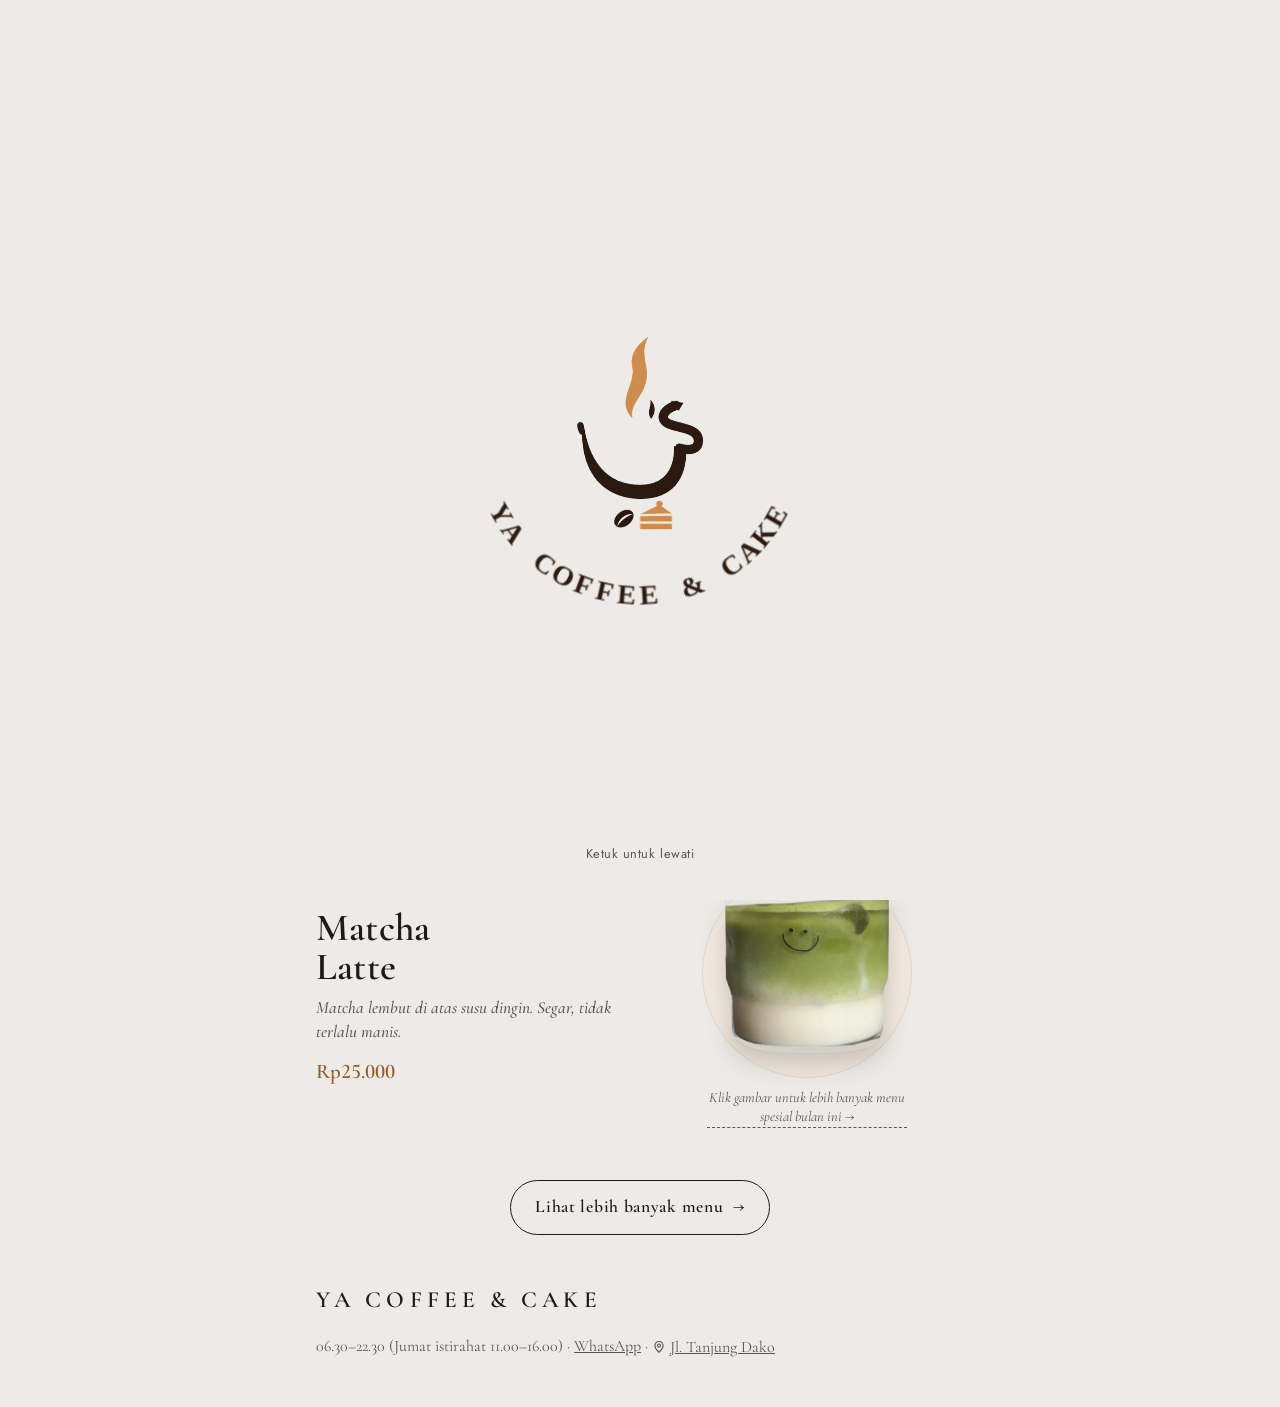
==== index.html @ 0f2a235c "Add files via upload" ====
<!DOCTYPE html>
<html lang="id">
<head>
<meta charset="UTF-8">
<meta name="viewport" content="width=device-width, initial-scale=1, viewport-fit=cover">
<meta name="color-scheme" content="light">
<title>YA Coffee &amp; Cake</title>
<link rel="preconnect" href="https://fonts.googleapis.com">
<link rel="preconnect" href="https://fonts.gstatic.com" crossorigin>
<link href="https://fonts.googleapis.com/css2?family=Cormorant+Garamond:ital,wght@0,500;0,600;0,700;1,500;1,600&family=Jost:ital,wght@0,300;0,400;0,500;1,300;1,400&family=Pinyon+Script&display=swap" rel="stylesheet">
<style>
  :root {
    --latar: #ecebe8;      /* abu-abu terang seperti contoh */
    --tinta: #1d1a18;
    --tinta-redup: #5c5650;
    --karamel: #9a5b25;    /* warna harga, dari logo */
    padding-top: env(safe-area-inset-top, 0px);
    padding-bottom: env(safe-area-inset-bottom, 0px);
  }
  * { box-sizing: border-box; }
  body {
    margin: 0;
    background: var(--latar);
    color: var(--tinta);
    font-family: "Jost", "Segoe UI", system-ui, sans-serif;
    line-height: 1.5;
  }
  .halaman { max-width: 44rem; margin: 0 auto; padding: 2.5rem 1.75rem 3rem; }

  .logo { display: block; width: 130px; height: auto; margin: 0 auto 1.5rem; }

  /* ====== SATU ITEM ANDALAN ====== */
  .item {
    display: grid;
    grid-template-columns: 1fr 1fr;
    align-items: center;
    gap: 1rem;
    margin: 1.5rem 0;
  }
  .item.balik .teks { order: 2; }
  .item svg { width: 100%; height: auto; display: block; }
  h2 {
    font-weight: 400;
    font-size: clamp(1.4rem, 5.5vw, 2rem);
    line-height: 1.15;
    margin: 0 0 0.6rem;
  }
  .ket {
    font-style: italic;
    font-weight: 300;
    font-size: 0.95rem;
    color: var(--tinta-redup);
    margin: 0 0 0.6rem;
    max-width: 17rem;
  }
  .harga { font-weight: 500; color: var(--karamel); font-variant-numeric: tabular-nums; }


  /* ====== FOTO YANG BISA DIKLIK ====== */
  .foto-link {
    display: flex;
    flex-direction: column;
    align-items: center;
    gap: 0.6rem;
    color: var(--tinta-redup);
    text-decoration: none;
  }
  .foto {
    width: 82%;
    max-width: 240px;
    height: auto;
    display: block;
    filter: drop-shadow(0 14px 14px rgba(40, 25, 15, 0.22));
    transition: transform 0.35s ease, filter 0.35s ease;
  }
  .catatan {
    font-size: 0.8rem;
    font-style: italic;
    text-align: center;
    line-height: 1.3;
    border-bottom: 1px dashed currentColor;
    transition: color 0.25s ease;
  }
  /* Gambar maju saat kursor di atasnya (komputer) */
  @media (hover: hover) {
    .foto-link:hover .foto {
      transform: translateY(-6px) scale(1.08);
      filter: drop-shadow(0 26px 22px rgba(40, 25, 15, 0.28));
    }
    .foto-link:hover .catatan { color: var(--karamel); }
  }
  /* Di HP: maju sebentar saat disentuh */
  .foto-link:active .foto { transform: scale(1.05); }
  .foto-link:focus-visible { outline: 3px solid var(--karamel); outline-offset: 6px; border-radius: 8px; }
  @media (prefers-reduced-motion: reduce) {
    .foto { transition: none; }
  }

  /* ====== TOMBOL MENU LENGKAP ====== */
  .tombol {
    display: inline-flex;
    align-items: center;
    gap: 0.6rem;
    margin-top: 1.5rem;
    padding: 0.85rem 1.5rem;
    border: 1.5px solid var(--tinta);
    border-radius: 999px;
    color: var(--tinta);
    text-decoration: none;
    font-weight: 500;
    letter-spacing: 0.02em;
  }
  .tombol:hover { background: var(--tinta); color: var(--latar); }
  .tombol:focus-visible { outline: 3px solid var(--karamel); outline-offset: 3px; }
  .tengah { text-align: center; }

  /* ====== BAWAH: nama usaha ala contoh ====== */
  footer {
    margin-top: 3rem;
    display: flex;
    justify-content: space-between;
    align-items: flex-end;
    gap: 1rem;
    flex-wrap: wrap;
  }
  .merek {
    font-weight: 500;
    font-size: 1.35rem;
    letter-spacing: 0.28em;
    text-transform: uppercase;
    margin: 0;
  }
  .info { margin: 0; font-size: 0.85rem; color: var(--tinta-redup); }

  /* Logo bisa diklik, kembali ke halaman utama */
  .logo-link { display: block; width: fit-content; margin: 0 auto; border-radius: 50%; }
  .logo-link .logo { transition: transform 0.3s ease; }
  @media (hover: hover) { .logo-link:hover .logo { transform: scale(1.06); } }
  .logo-link:focus-visible { outline: 3px solid #9a5b25; outline-offset: 4px; }
  @media (prefers-reduced-motion: reduce) { .logo-link .logo { transition: none; } }
  /* ====== LAYAR PEMBUKA ====== */
  #splash {
    position: fixed; inset: 0; z-index: 9999;
    display: flex; align-items: center; justify-content: center;
    background: var(--latar); overflow: hidden;
    transition: opacity .9s ease, visibility .9s ease;
  }
  #splash.selesai { opacity: 0; visibility: hidden; }

  .logo-box {
    position: relative;
    width: min(340px, 75vw);
    aspect-ratio: 1684 / 1738;
  }
  .logo-box img, .logo-box svg {
    position: absolute; inset: 0; width: 100%; height: 100%;
  }
  .bagian { opacity: 0; }

  .huruf text {
    font-family: 'Bodoni 72', Didot, 'Playfair Display', Georgia, serif;
    font-size: 140px; font-weight: 600; fill: #2e1b10;
    text-anchor: middle; dominant-baseline: central;
  }
  .huruf { opacity: 0; transform-box: fill-box; transform-origin: center; }

  #splash { cursor: pointer; }
  .lewati {
    position: absolute; bottom: calc(24px + env(safe-area-inset-bottom, 0px)); left: 0; right: 0;
    text-align: center; font-size: 0.8rem; color: var(--tinta-redup); letter-spacing: 0.04em;
  }

  /* ===================================================
     STATUS BUKA/TUTUP + PESAN LEWAT WHATSAPP
     =================================================== */
  #ya-status {
    display: flex; width: fit-content; margin: 0 auto 1.5rem;
    align-items: center; gap: 0.5rem;
    padding: 0.35rem 0.95rem; border-radius: 999px;
    font-size: 0.85rem; background: rgba(255, 255, 255, 0.65); color: #3b342e;
  }
  .ya-titik { width: 8px; height: 8px; border-radius: 50%; background: #a39b92; flex-shrink: 0; }
  #ya-status.ya-buka .ya-titik { background: #2f9e5b; animation: ya-denyut 2.2s infinite; }
  @keyframes ya-denyut {
    0% { box-shadow: 0 0 0 0 rgba(47, 158, 91, 0.55); }
    70%, 100% { box-shadow: 0 0 0 8px rgba(47, 158, 91, 0); }
  }

  .ya-ctl { display: inline-flex; align-items: center; gap: 0.3rem; flex-shrink: 0; }
  .ya-tambah {
    font: inherit; font-size: 0.85rem; font-weight: 500; color: #9a5b25;
    background: transparent; border: 1.5px solid #9a5b25; border-radius: 999px;
    padding: 0.3rem 0.9rem; min-height: 36px; cursor: pointer;
  }
  .ya-tambah:hover { background: #9a5b25; color: #fff; }
  .ya-kurang, .ya-plus {
    width: 34px; height: 34px; border-radius: 50%; cursor: pointer;
    border: 1.5px solid #9a5b25; background: #9a5b25; color: #fff;
    font: inherit; font-size: 1.15rem; line-height: 1; padding: 0;
  }
  .ya-kurang { background: transparent; color: #9a5b25; }
  .ya-jml { min-width: 1.6rem; text-align: center; font-weight: 500; font-variant-numeric: tabular-nums; }
  .ya-ctl button:focus-visible, #ya-bar:focus-visible, .ya-panel :focus-visible { outline: 3px solid #e2a564; outline-offset: 2px; }
  .ya-bawah { display: flex; justify-content: space-between; align-items: center; gap: 1rem; margin-top: 0.35rem; }
  .ya-bawah .ket { margin: 0; }
  li.ya-polos { align-items: center; }
  li.ya-polos > span:first-child { flex: 1; }

  #ya-bar {
    position: fixed; z-index: 50; left: 50%; transform: translateX(-50%);
    bottom: calc(16px + env(safe-area-inset-bottom, 0px));
    width: min(560px, calc(100% - 32px));
    display: flex; justify-content: space-between; align-items: center; gap: 1rem;
    padding: 0.95rem 1.3rem; border: 0; border-radius: 999px;
    background: #1d1a18; color: #fff; font: inherit; font-weight: 500; cursor: pointer;
    box-shadow: 0 14px 32px -12px rgba(0, 0, 0, 0.5);
  }
  #ya-bar[hidden] { display: none; }
  #ya-bar .ya-total { color: #f1c28f; }
  body.ya-ada { padding-bottom: 96px; }

  #ya-lembar {
    position: fixed; inset: 0; z-index: 60; background: rgba(20, 14, 10, 0.45);
    display: flex; align-items: flex-end; justify-content: center;
  }
  #ya-lembar[hidden] { display: none; }
  .ya-panel {
    background: #fffdf9; color: #1d1a18; width: min(560px, 100%); max-height: 90vh; overflow: auto;
    border-radius: 22px 22px 0 0; padding: 1.25rem 1.25rem calc(1.5rem + env(safe-area-inset-bottom, 0px));
    font-family: "Jost", "Segoe UI", system-ui, sans-serif; line-height: 1.45;
    animation: ya-naik 0.28s ease-out;
  }
  @keyframes ya-naik { from { transform: translateY(48px); opacity: 0; } }
  .ya-kepala { display: flex; justify-content: space-between; align-items: center; margin-bottom: 0.25rem; }
  .ya-judul { font-size: 1.3rem; font-weight: 500; margin: 0; }
  .ya-tutup-btn { width: 40px; height: 40px; border: 0; border-radius: 50%; background: #f1ebe3; font-size: 1.3rem; cursor: pointer; color: inherit; }
  .ya-info-tutup { background: #f6ece0; color: #7a4a1f; border-radius: 12px; padding: 0.7rem 0.9rem; font-size: 0.9rem; margin: 0.75rem 0 0; }
  .ya-baris { display: grid; grid-template-columns: 1fr auto; align-items: center; gap: 0.1rem 1rem; padding: 0.8rem 0; border-bottom: 1px solid #ebe4da; }
  .ya-nama { font-size: 1rem; }
  .ya-sub { font-size: 0.85rem; color: #6b635b; grid-column: 1; }
  .ya-jumlah { display: flex; justify-content: space-between; font-weight: 500; font-size: 1.05rem; padding: 0.9rem 0 0.25rem; }
  .ya-jumlah span:last-child { color: #9a5b25; }
  .ya-label { display: block; font-size: 0.85rem; color: #5c5650; margin: 1rem 0 0.35rem; }
  .ya-panel input[type="text"], .ya-panel textarea {
    width: 100%; box-sizing: border-box; font: inherit; font-size: 16px; color: inherit;
    padding: 0.65rem 0.85rem; border: 1.5px solid #ddd6cc; border-radius: 12px; background: #fff;
  }
  .ya-panel textarea { resize: vertical; min-height: 64px; }
  .ya-pilih { display: flex; gap: 0.5rem; flex-wrap: wrap; }
  .ya-opsi { position: relative; }
  .ya-opsi input { position: absolute; opacity: 0; pointer-events: none; }
  .ya-opsi span { display: inline-block; padding: 0.5rem 1rem; border-radius: 999px; border: 1.5px solid #ddd6cc; cursor: pointer; font-size: 0.95rem; }
  .ya-opsi input:checked + span { background: #1d1a18; border-color: #1d1a18; color: #fff; }
  .ya-opsi input:focus-visible + span { outline: 3px solid #e2a564; outline-offset: 2px; }
  .ya-kirim {
    display: flex; justify-content: center; align-items: center; margin-top: 1.4rem;
    padding: 1rem; border-radius: 999px; background: #1f8f4e; color: #fff;
    font-weight: 500; font-size: 1.02rem; text-decoration: none;
  }
  .ya-kirim:hover { background: #18773f; }
  .ya-kosongkan { display: block; margin: 0.9rem auto 0; background: none; border: 0; color: #8a8178; font: inherit; font-size: 0.85rem; text-decoration: underline; cursor: pointer; }
  footer .info a { color: inherit; }
  @media (prefers-reduced-motion: reduce) {
    .ya-panel { animation: none; }
    #ya-status.ya-buka .ya-titik { animation: none; }
  }

  /* ====== MENU HABIS + SAPAAN ====== */
  .habis {
    display: inline-block; margin-left: 0.4rem; padding: 0 0.55rem;
    border-radius: 999px; background: #e3ddd5; color: #5f5850;
    font-size: 0.72rem; font-weight: 500; vertical-align: 0.15em; white-space: nowrap;
  }
  li.ya-habis .nama, li.ya-habis > span:first-child, li.ya-habis .ket { color: #8f877e; }
  li.ya-habis .harga { color: #a39b92; text-decoration: line-through; }
  .item.ya-habis .harga { color: #a39b92; text-decoration: line-through; }
  .item.ya-habis .foto { filter: grayscale(0.7) drop-shadow(0 14px 14px rgba(40, 25, 15, 0.18)); }
  #ya-sapa {
    text-align: center; margin: 0 0 0.6rem; font-size: 1.05rem; color: #1d1a18;
  }

  /* ====== IKON LOKASI (Google Maps) ====== */
  .ya-baris-status { display: flex; justify-content: center; align-items: center; gap: 0.5rem; margin: 0 auto 1.5rem; }
  .ya-baris-status #ya-status { margin: 0; }
  .ya-peta {
    flex-shrink: 0; width: 34px; height: 34px; border-radius: 50%;
    display: grid; place-items: center;
    background: rgba(255, 255, 255, 0.65); color: #9a5b25;
    transition: background 0.25s ease, color 0.25s ease, transform 0.25s ease;
  }
  .ya-peta:hover { background: #9a5b25; color: #fff; transform: translateY(-2px); }
  .ya-peta:focus-visible { outline: 3px solid #e2a564; outline-offset: 2px; }
  .ya-lokasi { display: inline-flex; align-items: center; gap: 0.25rem; vertical-align: -0.15em; }
  @media (prefers-reduced-motion: reduce) { .ya-peta { transition: none; } .ya-peta:hover { transform: none; } }

  /* ====== PERINGATAN OJEK + WAKTU AMBIL ====== */
  .ya-peringatan {
    margin: 0.6rem 0 0; padding: 0.65rem 0.85rem; border-radius: 12px;
    background: #fff3df; border-left: 3px solid #e2a564; color: #6e4419; font-size: 0.88rem; line-height: 1.45;
  }
  .ya-peringatan[hidden] { display: none; }
  .ya-panel select, .ya-panel input[type="time"] {
    width: 100%; box-sizing: border-box; font: inherit; font-size: 16px; color: inherit;
    padding: 0.65rem 0.85rem; border: 1.5px solid #ddd6cc; border-radius: 12px; background: #fff;
  }
  .ya-panel input[type="time"] { margin-top: 0.5rem; }
  #ya-jam[hidden] { display: none; }

  /* ====== PESAN HANYA SAAT JAM BUKA ====== */
  body.ya-tutup-pesan .ya-ctl, body.ya-tutup-pesan #ya-bar { display: none !important; }
  body.ya-tutup-pesan.ya-ada { padding-bottom: 0; }
  .ya-info-pesan {
    margin: 0.75rem 0 0; padding: 0.65rem 0.9rem; border-radius: 12px;
    background: #f1ebe3; color: #5c5650; font-size: 0.88rem; line-height: 1.45;
  }
  .ya-info-pesan[hidden] { display: none; }

  /* ====== TUTUP SEMENTARA ====== */
  #ya-status.ya-libur { background: #fff3df; color: #6e4419; max-width: 100%; text-align: left; }
  #ya-status.ya-libur .ya-titik { background: #e2a564; }

  /* ====== HURUF ELEGAN (Cormorant Garamond + Pinyon Script) ====== */
  :root { --serif: "Cormorant Garamond", "Cormorant", Georgia, "Times New Roman", serif; --skrip: "Pinyon Script", "Cormorant Garamond", cursive; }
  .merek { font-family: var(--serif); font-weight: 600; font-size: clamp(1.15rem, 5vw, 1.45rem); letter-spacing: 0.22em; white-space: nowrap; }
  .harga { font-family: var(--serif); font-weight: 600; font-variant-numeric: lining-nums tabular-nums; }
  footer .info { font-family: var(--serif); font-size: 1rem; }

  #ya-sapa { font-family: var(--serif); font-style: italic; font-weight: 500; font-size: 1.3rem; }
  .item h2 { font-family: var(--serif); font-weight: 600; font-size: clamp(1.75rem, 7vw, 2.4rem); line-height: 1.02; letter-spacing: 0.005em; }
  .item .ket { font-family: var(--serif); font-style: italic; font-weight: 500; font-size: 1.08rem; line-height: 1.4; }
  .item .harga { font-size: 1.3rem; }
  .catatan { font-family: var(--serif); font-size: 0.95rem; }
  .tombol { font-family: var(--serif); font-weight: 600; font-size: 1.1rem; letter-spacing: 0.04em; }

  /* ====== STATUS + ALAMAT ====== */
  .ya-info-atas { display: flex; flex-direction: column; align-items: center; gap: 0.75rem; margin: 0 auto 2rem; }
  .ya-info-atas #ya-status { margin: 0; }
  .ya-alamat {
    display: inline-flex; align-items: center; gap: 0.55rem;
    color: var(--tinta); text-decoration: none; font-family: var(--serif); line-height: 1.2; text-align: left;
  }
  .ya-alamat .ya-peta { width: 32px; height: 32px; }
  .ya-alamat strong { display: block; font-weight: 600; font-size: 1.1rem; }
  .ya-alamat small { display: block; font-style: italic; font-size: 0.95rem; color: var(--tinta-redup); }
  .ya-alamat:hover strong { text-decoration: underline; text-underline-offset: 3px; }
  .ya-alamat:hover .ya-peta { background: #9a5b25; color: #fff; }
  .ya-alamat:focus-visible { outline: 3px solid #e2a564; outline-offset: 3px; border-radius: 8px; }

  /* ====== SAPAAN ====== */
  #ya-sapa { margin: 0 0 0.9rem; line-height: 1.15; }
  .sapa-skrip { display: block; font-family: var(--skrip); font-style: normal; font-size: 2.3rem; color: #2a1b14; }
  .sapa-teks { display: block; font-family: var(--serif); font-style: italic; font-size: 1.15rem; color: var(--tinta-redup); }

  /* ====== TIGA MENU ANDALAN: rapi & foto seukuran ====== */
  .item {
    grid-template-columns: 1fr 1fr; align-items: center; column-gap: 1.25rem;
    margin: 0; padding: 1.75rem 0; border-top: 1px solid rgba(154, 91, 37, 0.2);
  }
  .item:first-of-type { border-top: 0; padding-top: 0.5rem; }
  .item .teks { align-self: center; }
  .item h2 { margin: 0 0 0.55rem; }
  .item .ket { margin: 0 0 0.75rem; max-width: none; }
  .item .harga { margin: 0; }
  .foto-link { gap: 0.7rem; }
  .foto-wadah {
    width: 100%; max-width: 210px; aspect-ratio: 1 / 1; border-radius: 50%;
    display: grid; place-items: center; overflow: visible;
    background: radial-gradient(circle at 50% 42%, #fbf8f3 0%, #f3ece2 58%, #e9dfd2 100%);
    box-shadow: inset 0 0 0 1px rgba(154, 91, 37, 0.12);
  }
  .foto-wadah .foto {
    width: 78%; height: 78%; max-width: none; object-fit: contain;
    filter: drop-shadow(0 12px 12px rgba(40, 25, 15, 0.22));
  }
  .catatan { max-width: 200px; font-size: 0.9rem; }
  .foto-wadah .foto[alt="Roti kopi"] { width: 92%; height: 92%; }

  /* ====== STATUS DUA BARIS ====== */
  #ya-status { border-radius: 14px; padding: 0.4rem 0.85rem 0.4rem 0.75rem; text-align: left; line-height: 1.25; gap: 0.55rem; }
  #ya-status strong { display: block; font-weight: 500; font-size: 0.86rem; color: var(--tinta); }
  #ya-status small { display: block; font-size: 0.76rem; color: var(--tinta-redup); }
  #ya-status.ya-libur strong, #ya-status.ya-libur small { color: #6e4419; }
  .baris-info { display: flex; align-items: center; gap: 0.9rem; }
  .baris-info #ya-status { margin: 0; flex-shrink: 0; }
  .baris-info .ya-alamat { min-width: 0; }

  /* ====== KEPALA HALAMAN DEPAN ====== */
  .kepala-depan { display: flex; align-items: center; justify-content: center; gap: 1rem; margin: 0 0 1.1rem; }
  .kepala-depan .logo-link { margin: 0; flex-shrink: 0; }
  .kepala-depan .logo { width: 104px; margin: 0; }
  .kepala-depan #ya-sapa { margin: 0; text-align: left; }
  .kepala-depan .sapa-skrip { font-size: clamp(1.9rem, 8.5vw, 2.4rem); line-height: 1.05; }
  .kepala-depan .sapa-teks { font-size: 1.08rem; }
  .baris-info-depan { justify-content: center; margin: 0 0 2rem; }
  .baris-info { gap: 0.7rem; }
  .baris-info .ya-alamat { gap: 0.45rem; }
  .baris-info .ya-alamat strong { white-space: nowrap; font-size: 1.04rem; }
  .baris-info .ya-alamat small { font-size: 0.9rem; }

  /* ====== STATUS SATU BARIS (disambung) ====== */
  #ya-status { border-radius: 999px; padding: 0.4rem 0.85rem 0.4rem 0.75rem; white-space: nowrap; font-size: 0.78rem; line-height: 1.2; }
  .baris-info { flex-wrap: wrap; row-gap: 0.6rem; }
  .baris-info .ya-alamat strong { font-size: 1rem; }
  .baris-info .ya-alamat small { font-size: 0.86rem; white-space: nowrap; }

  /* ====== SAPAAN LEBIH BESAR & LEBAR ====== */
  .kepala-depan { gap: 0.9rem; }
  .kepala-depan .logo { width: 100px; }
  .kepala-depan .sapa-skrip {
    font-size: clamp(2.2rem, 10vw, 2.9rem); line-height: 1.05; white-space: nowrap;
    transform: scaleX(1.08); transform-origin: left center; padding-right: 0.5rem;
  }
  .kepala-depan .sapa-teks { font-size: clamp(1.1rem, 4.6vw, 1.3rem); letter-spacing: 0.02em; }
  /* Rapatkan agar jam buka & alamat muat satu baris di HP */
  .baris-info #ya-status { font-size: 0.72rem; padding: 0.35rem 0.7rem 0.35rem 0.6rem; gap: 0.4rem; white-space: nowrap; border-radius: 999px; }
  .baris-info { column-gap: 0.55rem; }
  .baris-info .ya-alamat { gap: 0.35rem; }
  .baris-info .ya-alamat .ya-peta { width: 28px; height: 28px; }
  .baris-info .ya-alamat strong { font-size: 0.95rem; }
  .baris-info .ya-alamat small { font-size: 0.8rem; }
  /* HP: sedikit lebih lega ke samping */
  @media (max-width: 420px) { .halaman { padding-left: 1.1rem; padding-right: 1.1rem; } }
</style>
</head>
<body>

<div id="splash">
  <div class="logo-box" id="logoBox">
    <!-- Urutan muncul: uap → cangkir → biji kopi → kue → bulatan -->
    <img class="bagian" id="uap"     style="transform-origin:49.1% 29.1%" src="[data-uri]" alt="">
    <img class="bagian" id="cangkir" style="transform-origin:50% 49.8%"   src="[data-uri]"   alt="">
    <img class="bagian" id="biji"    style="transform-origin:45.2% 69.3%" src="[data-uri]"  alt="">
    <img class="bagian" id="kue"     style="transform-origin:54.7% 68.4%" src="[data-uri]"  alt="">
    <img class="bagian" id="bulatan" style="transform-origin:49.8% 46.3%" src="[data-uri]"  alt="YA Coffee & Cake">
    <svg id="tulisan" viewBox="0 0 1684 1738"></svg>
  </div>
  <p class="lewati">Ketuk untuk lewati</p>
</div>

<main class="halaman">

  <!-- Logo + sapaan (sejajar) -->
  <div class="kepala-depan">
    <a class="logo-link" href="index.html" aria-label="Ke halaman utama"><img class="logo" src="[data-uri]" alt="Logo YA Coffee &amp; Cake"></a>
    <p id="ya-sapa"></p>
  </div>

  <!-- Jam buka + alamat (sejajar) -->
  <div class="baris-info baris-info-depan">
    <p id="ya-status"></p>
    <a class="ya-alamat" href="https://maps.app.goo.gl/dekxzZD5N3fKKTtY6" target="_blank" rel="noopener" aria-label="Buka lokasi di Google Maps: Jalan Tanjung Dako, depan gilingan daging">
      <span class="ya-peta" aria-hidden="true"><svg viewBox="0 0 24 24" width="17" height="17" aria-hidden="true" fill="none" stroke="currentColor" stroke-width="2" stroke-linecap="round" stroke-linejoin="round"><path d="M12 21s-7-6.2-7-11.5a7 7 0 0 1 14 0C19 14.8 12 21 12 21z"/><circle cx="12" cy="9.5" r="2.6"/></svg></span>
      <span><strong>Jl. Tanjung Dako</strong><small>depan gilingan daging</small></span>
    </a>
  </div>

  <!--
    TIGA MENU ANDALAN.
    Ganti nama, keterangan, dan harga di bagian <h2>, <p class="ket">, dan <p class="harga">.
    Ilustrasi bisa diganti foto: hapus <svg>...</svg> lalu tulis <img src="foto.png" alt="...">
  -->

  <!-- 1. Kopi susu gula aren -->
  <section class="item" data-menu="Es kopi susu gula aren">
    <div class="teks">
      <h2>Kopi Susu<br>Gula Aren</h2>
      <p class="ket">Espresso, susu segar, dan gula aren cair. Manis legit, cocok untuk siapa saja.</p>
      <p class="harga">Rp15.000</p>
    </div>
    <!-- Foto kopi: bisa diklik, menuju halaman kopi.html -->
    <a class="foto-link" href="menu.html#kopi" aria-label="Lihat semua menu kopi">
      <span class="foto-wadah"><img class="foto" src="[data-uri]" alt="Es kopi susu gula aren"></span>
      <span class="catatan">Klik gambar untuk lebih banyak menu kopi&nbsp;<span aria-hidden="true">→</span></span>
    </a>
  </section>

  <!-- 2. Roti kopi -->
  <section class="item balik" data-menu="Roti kopi">
    <div class="teks">
      <h2>Roti<br>Kopi</h2>
      <p class="ket">Lapisan kopi renyah di luar, roti lembut dan hangat di dalam.</p>
      <p class="harga">Rp22.000</p>
    </div>
    <!-- Foto roti kopi: bisa diklik, menuju halaman kue.html -->
    <a class="foto-link" href="menu.html#kue" aria-label="Lihat semua menu kue dan roti">
      <span class="foto-wadah"><img class="foto" src="[data-uri]" alt="Roti kopi"></span>
      <span class="catatan">Klik gambar untuk lebih banyak menu kue dan roti&nbsp;<span aria-hidden="true">→</span></span>
    </a>
  </section>

  <!-- 3. Matcha latte -->
  <section class="item" data-menu="Es matcha latte">
    <div class="teks">
      <h2>Matcha<br>Latte</h2>
      <p class="ket">Matcha lembut di atas susu dingin. Segar, tidak terlalu manis.</p>
      <p class="harga">Rp25.000</p>
    </div>
    <!-- Foto matcha: bisa diklik, menuju halaman spesial.html -->
    <a class="foto-link" href="menu.html#spesial" aria-label="Lihat menu spesial bulan ini">
      <span class="foto-wadah"><img class="foto" src="[data-uri]" alt="Es matcha latte"></span>
      <span class="catatan">Klik gambar untuk lebih banyak menu spesial bulan ini&nbsp;<span aria-hidden="true">→</span></span>
    </a>
  </section>


  <div class="tengah">
    <!-- Tombol ini membuka menu lengkap (menu.html) -->
    <a class="tombol" href="menu.html">Lihat lebih banyak menu <span aria-hidden="true">→</span></a>
  </div>

  <footer>
    <p class="merek">YA Coffee &amp; Cake</p>
    <!-- GANTI alamat dan jam buka -->
    <p class="info">06.30–22.30 (Jumat istirahat 11.00–16.00) · <a href="https://wa.me/6285186171117">WhatsApp</a> · <a class="ya-lokasi" href="https://maps.app.goo.gl/dekxzZD5N3fKKTtY6" target="_blank" rel="noopener"><svg viewBox="0 0 24 24" width="14" height="14" aria-hidden="true" fill="none" stroke="currentColor" stroke-width="2" stroke-linecap="round" stroke-linejoin="round"><path d="M12 21s-7-6.2-7-11.5a7 7 0 0 1 14 0C19 14.8 12 21 12 21z"/><circle cx="12" cy="9.5" r="2.6"/></svg>Jl. Tanjung Dako</a></p>
  </footer>

</main>
<script>
(function () {
  /* ---------- PENGATURAN (boleh diubah) ---------- */
  var URUTAN      = ['uap', 'cangkir', 'biji', 'kue', 'bulatan'];
  var JEDA_BAGIAN = 550;   // jeda antar bagian logo (ms)
  var JEDA_HURUF  = 90;    // jeda antar huruf (ms)
  var TAHAN       = 800;   // lama tulisan diam sebelum mundur (ms)
  var TEKS        = 'YA COFFEE & CAKE';

  /* ---------- Susun huruf melengkung ---------- */
  var PUSAT_X = 838, PUSAT_Y = 804, JARI = 780, AWAL = 151, AKHIR = 30;
  var svg = document.getElementById('tulisan'), NS = 'http://www.w3.org/2000/svg';
  var huruf = [];
  for (var i = 0; i < TEKS.length; i++) {
    var s = AWAL + (AKHIR - AWAL) * i / (TEKS.length - 1), rad = s * Math.PI / 180;
    var luar = document.createElementNS(NS, 'g');
    luar.setAttribute('transform', 'translate(' + (PUSAT_X + JARI * Math.cos(rad)) + ' ' +
                      (PUSAT_Y + JARI * Math.sin(rad)) + ') rotate(' + (s - 90) + ')');
    var dalam = document.createElementNS(NS, 'g'); dalam.setAttribute('class', 'huruf');
    var t = document.createElementNS(NS, 'text'); t.textContent = TEKS[i];
    dalam.appendChild(t); luar.appendChild(dalam); svg.appendChild(luar);
    if (TEKS[i] !== ' ') huruf.push(dalam);
  }

  var box = document.getElementById('logoBox');
  var splash = document.getElementById('splash');
  function tutup() { splash.classList.add('selesai'); }

  // Ketuk layar untuk melewati animasi
  splash.addEventListener('click', tutup);
  // Pengaman: layar pembuka pasti hilang setelah 10 detik
  setTimeout(tutup, 10000);

  // Tampil sekali per kunjungan saja (tidak muncul lagi saat kembali dari halaman lain)
  var sudah = false;
  try { sudah = sessionStorage.getItem('yaSplash') === '1'; sessionStorage.setItem('yaSplash', '1'); } catch (e) {}
  var kurangiGerak = window.matchMedia && window.matchMedia('(prefers-reduced-motion: reduce)').matches;
  if (sudah || kurangiGerak) { splash.style.display = 'none'; return; }

  /* Efek "dicap keras": jatuh dari besar → hantam → memantul sedikit */
  function cap(el, besar) {
    el.animate([
      { opacity: 0, transform: 'scale(' + besar + ')', filter: 'blur(10px)', easing: 'cubic-bezier(.6,0,1,.6)' },
      { opacity: 1, transform: 'scale(.88)', filter: 'blur(0)', offset: .55, easing: 'ease-out' },
      { opacity: 1, transform: 'scale(1.05)', offset: .78, easing: 'ease-in-out' },
      { opacity: 1, transform: 'scale(1)' }
    ], { duration: 560, fill: 'forwards' });
    // getaran saat menghantam
    setTimeout(function () {
      box.animate([
        { transform: 'translate(0,0)' },
        { transform: 'translate(-5px,4px)' },
        { transform: 'translate(5px,-3px)' },
        { transform: 'translate(-3px,2px)' },
        { transform: 'translate(0,0)' }
      ], { duration: 220, easing: 'ease-out' });
    }, 560 * .55);
  }

  function mulai() {
    // 1. Bagian logo muncul satu per satu
    URUTAN.forEach(function (id, i) {
      setTimeout(function () {
        cap(document.getElementById(id), id === 'bulatan' ? 1.8 : 3);
      }, 300 + i * JEDA_BAGIAN);
    });

    // 2. Huruf muncul satu per satu
    var mulaiHuruf = 300 + URUTAN.length * JEDA_BAGIAN + 200;
    huruf.forEach(function (h, i) {
      h.animate([
        { opacity: 0, transform: 'translateY(60px) scale(.3)', filter: 'blur(6px)' },
        { opacity: 1, transform: 'translateY(0) scale(1)',     filter: 'blur(0)' }
      ], { duration: 650, delay: mulaiHuruf + i * JEDA_HURUF,
           easing: 'cubic-bezier(.34,1.56,.64,1)', fill: 'forwards' });
    });

    // 3. Semua huruf mundur bersamaan, logo ikut mengecil
    var waktuMundur = mulaiHuruf + huruf.length * JEDA_HURUF + 650 + TAHAN;
    setTimeout(function () {
      huruf.forEach(function (h) {
        h.animate([
          { opacity: 1, transform: 'translateY(0) scale(1)',      filter: 'blur(0)' },
          { opacity: 0, transform: 'translateY(-90px) scale(.4)', filter: 'blur(6px)' }
        ], { duration: 700, easing: 'cubic-bezier(.55,0,.75,.2)', fill: 'forwards' });
      });
      box.animate([
        { opacity: 1, transform: 'scale(1)' },
        { opacity: 0, transform: 'scale(.8)' }
      ], { duration: 800, delay: 350, easing: 'ease-in', fill: 'forwards' });
    }, waktuMundur);

    // 4. Tampilkan website
    setTimeout(function () {
      document.getElementById('splash').classList.add('selesai');
    }, waktuMundur + 1000);
  }

  if (document.readyState === 'complete') mulai();
  else window.addEventListener('load', mulai);
})();
</script>

<!-- Tombol pesanan (muncul setelah pelanggan menambah menu) -->
<button id="ya-bar" type="button" hidden></button>

<!-- Lembar pesanan -->
<div id="ya-lembar" hidden>
  <div class="ya-panel" role="dialog" aria-modal="true" aria-labelledby="ya-judul">
    <div class="ya-kepala">
      <p class="ya-judul" id="ya-judul">Pesananmu</p>
      <button class="ya-tutup-btn" type="button" aria-label="Tutup">×</button>
    </div>
    <p class="ya-info-tutup" id="ya-info-tutup" hidden></p>
    <div id="ya-daftar"></div>
    <div class="ya-jumlah"><span>Total</span><span id="ya-total"></span></div>

    <label class="ya-label" for="ya-nama">Nama</label>
    <input type="text" id="ya-nama" autocomplete="given-name" placeholder="Nama untuk pesanan">

    <span class="ya-label">Pesanan diambil oleh</span>
    <div class="ya-pilih">
      <label class="ya-opsi"><input type="radio" name="ya-cara" value="Saya sendiri" checked><span>Saya sendiri</span></label>
      <label class="ya-opsi"><input type="radio" name="ya-cara" value="Ojek online"><span>Ojek online</span></label>
    </div>
    <p class="ya-peringatan" id="ya-ojol" hidden><strong>Biaya ojek online ditanggung pembeli.</strong> Pesan ojeknya setelah pesanan kami konfirmasi, supaya driver tidak menunggu lama.</p>

    <label class="ya-label" for="ya-waktu">Perkiraan waktu ambil</label>
    <select id="ya-waktu">
      <option value="15">Secepatnya (± 15 menit)</option>
      <option value="30">± 30 menit lagi</option>
      <option value="60">± 1 jam lagi</option>
      <option value="jam">Pilih jam sendiri</option>
    </select>
    <input type="time" id="ya-jam" min="06:30" max="22:30" step="300" aria-label="Jam ambil" hidden>
    <p class="ya-peringatan" id="ya-jam-salah" hidden>Pilih jam antara 06.30 dan 22.30.</p>

    <label class="ya-label" for="ya-catatan">Catatan (opsional)</label>
    <textarea id="ya-catatan" placeholder="Contoh: es sedikit, gula dikurangi"></textarea>

    <a class="ya-kirim" id="ya-kirim" href="#" target="_blank" rel="noopener">Kirim pesanan lewat WhatsApp</a>
    <button class="ya-kosongkan" type="button" id="ya-kosongkan">Kosongkan pesanan</button>
  </div>
</div>

<script>
/* ===================================================
   PENGATURAN (boleh diubah)
   =================================================== */
var YA_WA    = '6285186171117';   // nomor WhatsApp (pakai 62, tanpa 0 di depan)
// Jam buka (WITA). Tambah jadwal khusus hari lain dengan pola yang sama.
var YA_JADWAL = {
  biasa: [['06:30', '22:30']],                    // Sabtu–Kamis
  jumat: [['06:30', '11:00'], ['16:00', '22:30']] // Jumat: istirahat 11.00–16.00
};
var YA_PESAN_TUTUP_AWAL = 30;     // pesanan WhatsApp ditutup 30 menit sebelum kedai tutup/istirahat

(function () {
  var KEY = 'yaPesanan';
  function keMenit(j) { var p = j.split(':'); return (+p[0]) * 60 + (+p[1]); }
  function jamTeks(j) { return j.replace(':', '.'); }
  function rp(n) { return 'Rp' + n.toLocaleString('id-ID'); }

  /* ---------- Jam & hari di Indonesia bagian tengah (WITA) ---------- */
  var HARI = { Sun: 0, Mon: 1, Tue: 2, Wed: 3, Thu: 4, Fri: 5, Sat: 6 };
  function sekarang() {
    try {
      var p = new Intl.DateTimeFormat('en-GB', { timeZone: 'Asia/Makassar', weekday: 'short', hour: '2-digit', minute: '2-digit', hourCycle: 'h23' }).formatToParts(new Date());
      var h = 0, m = 0, d = 0;
      p.forEach(function (x) { if (x.type === 'hour') h = +x.value; if (x.type === 'minute') m = +x.value; if (x.type === 'weekday') d = HARI[x.value]; });
      return { menit: h * 60 + m, hari: d };
    } catch (e) { var t = new Date(); return { menit: t.getHours() * 60 + t.getMinutes(), hari: t.getDay() }; }
  }
  function menitSekarang() { return sekarang().menit; }
  function sesiHari(hari) {
    return (hari === 5 ? YA_JADWAL.jumat : YA_JADWAL.biasa).map(function (s) { return [keMenit(s[0]), keMenit(s[1])]; });
  }
  function sesiAktif() {
    var n = sekarang(), hasil = null;
    sesiHari(n.hari).forEach(function (s) { if (n.menit >= s[0] && n.menit < s[1]) hasil = s; });
    return hasil;
  }
  function daftarSesi(ss, awal) {
    return ss.map(function (s) { return jamDari(s[0]) + '–' + jamDari(s[1] - (awal || 0)); }).join(' dan ');
  }
  var tutupSementara = null;   // diisi dari Google Sheets (baris Halaman = status)
  function status() {
    if (tutupSementara !== null) return { buka: false, libur: true, teks: 'Tutup sementara' + (tutupSementara ? ' · ' + tutupSementara : '') };
    var n = sekarang(), t = n.menit, ss = sesiHari(n.hari), s = sesiAktif();
    if (s) {
      var lanjut = ss.filter(function (x) { return x[0] >= s[1]; })[0], kata = lanjut ? 'istirahat' : 'tutup', sisa = s[1] - t;
      return { buka: true, teks: sisa <= 30 ? 'Buka · ' + kata + ' ' + sisa + ' menit lagi' : 'Buka sekarang · ' + kata + ' ' + jamDari(s[1]) };
    }
    var nanti = ss.filter(function (x) { return x[0] > t; })[0];
    if (nanti) {
      var rehat = ss.some(function (x) { return x[1] <= t; });
      return { buka: false, teks: (rehat ? 'Istirahat · buka lagi' : 'Sedang tutup · buka') + ' ' + jamDari(nanti[0]) };
    }
    return { buka: false, teks: 'Sedang tutup · buka besok ' + jamDari(sesiHari((n.hari + 1) % 7)[0][0]) };
  }
  function tampilStatus() {
    var el = document.getElementById('ya-status');
    if (!el) return;
    var s = status();
    el.className = s.buka ? 'ya-buka' : (s.libur ? 'ya-tutup ya-libur' : 'ya-tutup');
    el.innerHTML = '<span class="ya-titik" aria-hidden="true"></span><span></span>';
    el.lastChild.textContent = s.teks;   // satu baris: keadaan dan jam disambung
  }
  tampilStatus();
  setInterval(tampilStatus, 60000);

  /* ---------- Keranjang (tersimpan selama tab terbuka) ---------- */
  var cart = {};
  try { cart = JSON.parse(sessionStorage.getItem(KEY)) || {}; } catch (e) {}
  function simpan() { try { sessionStorage.setItem(KEY, JSON.stringify(cart)); } catch (e) {} }
  function ubah(nama, harga, d) {
    var q = (cart[nama] ? cart[nama].q : 0) + d;
    if (q <= 0) delete cart[nama]; else cart[nama] = { h: harga, q: q };
    simpan(); gambarUlang();
  }

  function buatCtl(nama, harga) {
    var ctl = document.createElement('div');
    ctl.className = 'ya-ctl';
    ctl.addEventListener('click', function (e) {
      var b = e.target.closest('button'); if (!b) return;
      ubah(nama, harga, b.classList.contains('ya-kurang') ? -1 : 1);
      var fokus = ctl.querySelector(b.classList.contains('ya-kurang') && !cart[nama] ? '.ya-tambah' : '.' + b.className);
      if (fokus) fokus.focus();
    });
    ctl.gambar = function () {
      var q = cart[nama] ? cart[nama].q : 0;
      ctl.innerHTML = q === 0
        ? '<button type="button" class="ya-tambah">+ Tambah</button>'
        : '<button type="button" class="ya-kurang">−</button><span class="ya-jml" aria-live="polite"></span><button type="button" class="ya-plus">+</button>';
      ctl.querySelectorAll('button').forEach(function (b) {
        b.setAttribute('aria-label', (b.classList.contains('ya-kurang') ? 'Kurangi ' : 'Tambah ') + nama);
      });
      if (q) ctl.querySelector('.ya-jml').textContent = q;
    };
    return ctl;
  }

  /* ---------- Pasang tombol "Tambah" di setiap menu ---------- */
  var semuaCtl = [];
  function pasang() {
  semuaCtl = [];
  document.querySelectorAll('main ul li').forEach(function (li) {
    var hEl = li.querySelector('.harga'); if (!hEl) return;
    var harga = parseInt(hEl.textContent.replace(/\D/g, ''), 10); if (!harga) return;
    var nEl = li.querySelector('.nama') || li.querySelector('span');
    var salin = nEl.cloneNode(true);
    salin.querySelectorAll('.andalan, .favorit, .habis').forEach(function (x) { x.remove(); });
    var nama = salin.textContent.replace(/\s+/g, ' ').trim();
    if (li.classList.contains('ya-habis')) { if (cart[nama]) { delete cart[nama]; simpan(); } return; }
    if (cart[nama] && cart[nama].h !== harga) { cart[nama].h = harga; simpan(); }
    if (li.querySelector('.ya-ctl')) return;
    var ctl = buatCtl(nama, harga);
    if (li.querySelector('.baris')) {
      var bawah = document.createElement('div'); bawah.className = 'ya-bawah';
      var ket = li.querySelector('.ket');
      if (ket) bawah.appendChild(ket); else bawah.appendChild(document.createElement('span'));
      bawah.appendChild(ctl); li.appendChild(bawah);
    } else { li.classList.add('ya-polos'); li.appendChild(ctl); }
    semuaCtl.push(ctl);
  });
  }
  pasang();
  // Dipanggil lagi setelah menu dari Google Sheets selesai dimuat
  window.yaPasang = function () { pasang(); gambarUlang(); };

  var bar = document.getElementById('ya-bar');
  var lembar = document.getElementById('ya-lembar');
  var daftar = document.getElementById('ya-daftar');
  var kirim = document.getElementById('ya-kirim');

  function hitung() {
    var n = 0, total = 0;
    Object.keys(cart).forEach(function (k) { n += cart[k].q; total += cart[k].q * cart[k].h; });
    return { n: n, total: total };
  }

  function gambarUlang() {
    semuaCtl.forEach(function (c) { c.gambar(); });
    var h = hitung();
    bar.hidden = h.n === 0;
    document.body.classList.toggle('ya-ada', h.n > 0);
    bar.innerHTML = '<span>' + h.n + ' item · <span class="ya-total">' + rp(h.total) + '</span></span><span>Lihat pesanan →</span>';
    if (!lembar.hidden) gambarLembar();
  }

  function gambarLembar() {
    var h = hitung();
    if (h.n === 0) { tutupLembar(); return; }
    daftar.innerHTML = '';
    Object.keys(cart).forEach(function (nama) {
      var it = cart[nama];
      var row = document.createElement('div'); row.className = 'ya-baris';
      var n = document.createElement('div'); n.className = 'ya-nama'; n.textContent = nama;
      var ctl = buatCtl(nama, it.h); ctl.gambar(); ctl.style.gridRow = 'span 2';
      var s = document.createElement('div'); s.className = 'ya-sub'; s.textContent = it.q + ' × ' + rp(it.h) + ' = ' + rp(it.q * it.h);
      row.appendChild(n); row.appendChild(ctl); row.appendChild(s);
      daftar.appendChild(row);
    });
    document.getElementById('ya-total').textContent = rp(h.total);
    var st = status(), info = document.getElementById('ya-info-tutup');
    info.hidden = st.buka;
    info.textContent = 'Kedai sedang tutup. ' + st.teks + '.';
  }

  var pemicu = null;
  function bukaLembar() {
    pemicu = document.activeElement;
    if (!terapkanJam()) return;
    lembar.hidden = false; document.body.style.overflow = 'hidden';
    gambarLembar(); lembar.querySelector('.ya-tutup-btn').focus();
  }
  function tutupLembar() {
    lembar.hidden = true; document.body.style.overflow = '';
    if (pemicu && pemicu.focus && !bar.hidden) pemicu.focus();
  }

  bar.addEventListener('click', bukaLembar);
  lembar.querySelector('.ya-tutup-btn').addEventListener('click', tutupLembar);
  lembar.addEventListener('click', function (e) { if (e.target === lembar) tutupLembar(); });
  document.addEventListener('keydown', function (e) { if (e.key === 'Escape' && !lembar.hidden) tutupLembar(); });


  // Ingat nama pelanggan selama tab terbuka
  var namaEl = document.getElementById('ya-nama');
  try { namaEl.value = sessionStorage.getItem('yaNama') || ''; } catch (e) {}
  namaEl.addEventListener('input', function () { try { sessionStorage.setItem('yaNama', namaEl.value); } catch (e) {} });

  // Peringatan biaya ojek online
  var ojol = document.getElementById('ya-ojol');
  lembar.querySelectorAll('input[name="ya-cara"]').forEach(function (r) {
    r.addEventListener('change', function () { ojol.hidden = !(r.checked && r.value === 'Ojek online'); });
  });

  // Perkiraan waktu ambil
  var waktuEl = document.getElementById('ya-waktu'), jamEl = document.getElementById('ya-jam'), jamSalah = document.getElementById('ya-jam-salah');
  function jamDari(menit) { menit = ((menit % 1440) + 1440) % 1440; var h = Math.floor(menit / 60), m = menit % 60; return (h < 10 ? '0' : '') + h + '.' + (m < 10 ? '0' : '') + m; }
  waktuEl.addEventListener('change', function () {
    jamEl.hidden = waktuEl.value !== 'jam'; jamSalah.hidden = true;
    if (!jamEl.hidden) {
      if (!jamEl.value) {
        var t = Math.ceil((menitSekarang() + 60) / 30) * 30, sa = sesiAktif();
        if (sa) t = Math.min(t, sa[1]);
        jamEl.value = jamDari(t).replace('.', ':');
      }
      jamEl.focus();
    }
  });
  jamEl.addEventListener('input', function () { jamSalah.hidden = true; });
  function teksWaktu() {
    if (waktuEl.value === 'jam') return 'pukul ' + jamEl.value.replace(':', '.');
    var plus = +waktuEl.value, label = waktuEl.value === '15' ? 'secepatnya (± 15 menit)' : waktuEl.options[waktuEl.selectedIndex].text;
    return label + ', sekitar pukul ' + jamDari(menitSekarang() + plus);
  }

  /* ---------- Pesan hanya bisa saat jam buka ---------- */
  var infoPesan = null, jendelaTab = document.querySelector('.tab-jendela');
  if (jendelaTab) {
    infoPesan = document.createElement('p');
    infoPesan.className = 'ya-info-pesan'; infoPesan.hidden = true;
    jendelaTab.parentNode.insertBefore(infoPesan, jendelaTab);
  }
  function bisaPesan() { if (tutupSementara !== null) return false; var s = sesiAktif(); return !!s && menitSekarang() <= s[1] - YA_PESAN_TUTUP_AWAL; }
  function terapkanJam() {
    var bisa = bisaPesan(), t = menitSekarang();
    document.body.classList.toggle('ya-tutup-pesan', !bisa);
    if (infoPesan) {
      infoPesan.hidden = bisa;
      infoPesan.textContent = tutupSementara !== null
        ? 'Kami sedang tutup sementara' + (tutupSementara ? ' (' + tutupSementara + ')' : '') + '. Pemesanan lewat WhatsApp dibuka lagi saat kami kembali buka. Menu tetap bisa dilihat.'
        : 'Pemesanan lewat WhatsApp hari ini pukul ' + daftarSesi(sesiHari(sekarang().hari), YA_PESAN_TUTUP_AWAL) + ' WITA. Menu tetap bisa dilihat.';
    }
    var sa = sesiAktif();
    if (!bisa && !lembar.hidden) tutupLembar();
    // Pilihan waktu yang lewat jam tutup tidak bisa dipilih
    [].forEach.call(waktuEl.options, function (o) { if (o.value !== 'jam') o.disabled = !sa || t + (+o.value) > sa[1]; });
    if (waktuEl.selectedOptions[0] && waktuEl.selectedOptions[0].disabled) { waktuEl.value = 'jam'; waktuEl.dispatchEvent(new Event('change')); }
    jamEl.min = jamDari(t).replace('.', ':');
    return bisa;
  }
  terapkanJam();
  setInterval(terapkanJam, 30000);

  // Dipanggil oleh pembaca Google Sheets saat kotak "tutup sementara" dicentang
  window.yaTutupSementara = function (ket) { tutupSementara = ket || ''; tampilStatus(); terapkanJam(); };

  // Susun pesan WhatsApp tepat sebelum dikirim
  kirim.addEventListener('click', function (e) {
    if (!terapkanJam()) { e.preventDefault(); return; }
    if (waktuEl.value === 'jam') {
      var j = jamEl.value ? keMenit(jamEl.value) : -1;
      var ssHari = sesiHari(sekarang().hari), cocok = ssHari.some(function (x) { return j >= x[0] && j <= x[1]; });
      if (j < menitSekarang() || !cocok) {
        e.preventDefault(); jamEl.hidden = false;
        jamSalah.textContent = 'Pilih jam setelah sekarang, saat kedai buka (' + daftarSesi(ssHari) + ').';
        jamSalah.hidden = false; jamEl.focus(); return;
      }
    }
    var h = hitung();
    var baris = ['Halo YA Coffee & Cake, saya mau pesan:', ''];
    Object.keys(cart).forEach(function (nama) {
      baris.push(cart[nama].q + 'x ' + nama + ' — ' + rp(cart[nama].q * cart[nama].h));
    });
    baris.push('', 'Total: ' + rp(h.total));
    var nama = namaEl.value.trim();
    if (nama) baris.push('Nama: ' + nama);
    var cara = lembar.querySelector('input[name="ya-cara"]:checked').value;
    baris.push('Diambil oleh: ' + cara + (cara === 'Ojek online' ? ' (biaya ojek saya tanggung)' : ''));
    baris.push('Perkiraan diambil: ' + teksWaktu());
    var cat = document.getElementById('ya-catatan').value.trim();
    if (cat) baris.push('Catatan: ' + cat);
    kirim.href = 'https://wa.me/' + YA_WA + '?text=' + encodeURIComponent(baris.join('\n'));
  });

  document.getElementById('ya-kosongkan').addEventListener('click', function () {
    cart = {}; simpan(); gambarUlang(); tutupLembar();
  });

  gambarUlang();
})();
</script>

<script>
/* ===================================================
   MENU DARI GOOGLE SHEETS
   Tempel tautan CSV dari "Publikasikan ke web" di antara tanda kutip.
   Kalau kosong atau gagal dimuat, menu yang tertulis di file ini yang tampil.
   =================================================== */
var YA_SHEET = 'https://docs.google.com/spreadsheets/d/e/2PACX-1vQsOLSZKUcKFPdyYLq6pPIkZIhB8BOPN4JAHyvYdrIQxeJjs_VNKQwF5mA3CpvPQ_IzkK76TggkqR0T/pub?gid=1622267089&single=true&output=csv';

(function () {
  /* ---------- Sapaan sesuai jam (WITA) ---------- */
  var sapa = document.getElementById('ya-sapa');
  if (sapa) {
    var jam = new Date().getHours();
    try { jam = +new Intl.DateTimeFormat('en-GB', { timeZone: 'Asia/Makassar', hour: '2-digit', hourCycle: 'h23' }).format(new Date()); } catch (e) {}
    var isi =
      jam >= 4 && jam < 11 ? ['Selamat pagi', 'Kopi pertama hari ini?'] :
      jam >= 11 && jam < 15 ? ['Selamat siang', 'Butuh yang dingin-dingin?'] :
      jam >= 15 && jam < 18 ? ['Selamat sore', 'Saatnya ngopi dan ngemil.'] :
                              ['Selamat malam', 'Masih sempat secangkir lagi.'];
    sapa.innerHTML = '<span class="sapa-skrip"></span><span class="sapa-teks"></span>';
    sapa.firstChild.textContent = isi[0];
    sapa.lastChild.textContent = isi[1];
  }

  if (!YA_SHEET) return;

  function rp(n) { return 'Rp' + n.toLocaleString('id-ID'); }
  function ya(v) { return /^(true|ya|y|x|1|v|✓|habis|andalan)$/i.test((v || '').trim()); }
  function el(tag, cls, teks) { var e = document.createElement(tag); if (cls) e.className = cls; if (teks != null) e.textContent = teks; return e; }

  function bacaCSV(t) {
    var baris = [], kol = [], sel = '', kutip = false;
    for (var i = 0; i < t.length; i++) {
      var c = t[i];
      if (kutip) {
        if (c === '"') { if (t[i + 1] === '"') { sel += '"'; i++; } else kutip = false; }
        else sel += c;
      } else if (c === '"') kutip = true;
      else if (c === ',') { kol.push(sel); sel = ''; }
      else if (c === '\n' || c === '\r') {
        if (c === '\r' && t[i + 1] === '\n') i++;
        kol.push(sel); baris.push(kol); kol = []; sel = '';
      } else sel += c;
    }
    if (sel || kol.length) { kol.push(sel); baris.push(kol); }
    return baris;
  }

  function halamanDari(v) {
    v = (v || '').trim().toLowerCase();
    if (v.indexOf('kue') === 0 || v.indexOf('roti') === 0) return 'kue';
    if (v.indexOf('spesial') === 0) return 'spesial';
    if (v.indexOf('kopi') === 0) return 'kopi';
    return v || 'lainnya';
  }

  function ambilData(teks) {
    var b = bacaCSV(teks); if (b.length < 2) return [];
    var kepala = b[0].map(function (h) { return h.trim().toLowerCase(); });
    function idx(n) { return kepala.indexOf(n); }
    var iH = idx('halaman'), iK = idx('kategori'), iN = idx('nama'), iP = idx('harga'),
        iKet = idx('keterangan'), iA = idx('andalan'), iX = idx('habis');
    return b.slice(1).map(function (r) {
      return {
        halaman: halamanDari(r[iH]), kategori: (r[iK] || '').trim(), nama: (r[iN] || '').trim(),
        harga: parseInt((r[iP] || '').replace(/\D/g, ''), 10) || 0, ket: (r[iKet] || '').trim(),
        andalan: ya(r[iA]), habis: ya(r[iX])
      };
    }).filter(function (m) { return m.halaman === 'status' ? !!m.nama : (m.nama && m.harga); });
  }

  function kelompok(daftar, kunci) {
    var urut = [], isi = {};
    daftar.forEach(function (m) { var k = kunci(m); if (!isi[k]) { isi[k] = []; urut.push(k); } isi[k].push(m); });
    return urut.map(function (k) { return { judul: k, menu: isi[k] }; });
  }

  /* Gaya halaman Kopi / Kue / Spesial */
  function itemDaftar(m) {
    var li = el('li'); if (m.habis) li.className = 'ya-habis';
    var baris = el('div', 'baris'), nama = el('span', 'nama', m.nama + ' ');
    if (m.andalan) nama.appendChild(el('span', 'andalan', 'Andalan'));
    if (m.habis) nama.appendChild(el('span', 'habis', 'Habis hari ini'));
    baris.appendChild(nama); baris.appendChild(el('span', 'harga', rp(m.harga)));
    li.appendChild(baris);
    if (m.ket) li.appendChild(el('p', 'ket', m.ket));
    return li;
  }
  /* Gaya halaman Menu lengkap */
  function itemKartu(m) {
    var li = el('li'); if (m.habis) li.className = 'ya-habis';
    var nama = el('span', null, m.nama);
    if (m.habis) nama.appendChild(el('span', 'habis', 'Habis hari ini'));
    li.appendChild(nama); li.appendChild(el('span', 'harga', rp(m.harga)));
    return li;
  }

  var JUDUL = { kopi: 'Kopi', lainnya: 'Bukan kopi', kue: 'Kue & roti', spesial: 'Spesial bulan ini' };
  var URUT = ['kopi', 'lainnya', 'kue', 'spesial'];

  function susunMenu(data) {
    var wadah = document.getElementById('ya-menu');
    if (wadah) {
      var hal = wadah.getAttribute('data-halaman');
      if (hal === 'semua') {
        var kel = kelompok(data, function (m) { return m.halaman; });
        kel.sort(function (a, b) { var x = URUT.indexOf(a.judul), y = URUT.indexOf(b.judul); return (x < 0 ? 99 : x) - (y < 0 ? 99 : y); });
        wadah.innerHTML = '';
        // Menu lengkap: gaya sama seperti halaman Kopi / Kue / Spesial
        kel.forEach(function (g) {
          var sub = g.judul === 'spesial'
            ? [{ judul: 'Spesial bulan ini', menu: g.menu }]
            : kelompok(g.menu, function (m) { return m.kategori || JUDUL[g.judul] || 'Menu'; });
          sub.forEach(function (s, i) {
            var h2 = el('h2', null, s.judul);
            if (i === 0) h2.id = 'grup-' + g.judul;
            wadah.appendChild(h2);
            var ul = el('ul'); s.menu.forEach(function (m) { ul.appendChild(itemDaftar(m)); });
            wadah.appendChild(ul);
          });
        });
        document.querySelectorAll('.lompat a').forEach(function (a) {
          a.hidden = !document.getElementById(a.getAttribute('href').slice(1));
        });
      } else {
        var milik = data.filter(function (m) { return m.halaman === hal; });
        if (milik.length) {
          wadah.innerHTML = '';
          kelompok(milik, function (m) { return m.kategori || 'Menu'; }).forEach(function (g) {
            wadah.appendChild(el('h2', null, g.judul));
            var ul = el('ul'); g.menu.forEach(function (m) { ul.appendChild(itemDaftar(m)); });
            wadah.appendChild(ul);
          });
        }
      }
    }
    /* Menu andalan di halaman depan */
    document.querySelectorAll('[data-menu]').forEach(function (sec) {
      var cari = sec.getAttribute('data-menu').toLowerCase();
      var m = data.filter(function (x) { return x.nama.toLowerCase() === cari; })[0];
      if (!m) return;
      var h = sec.querySelector('.harga'); if (h) h.textContent = rp(m.harga);
      sec.classList.toggle('ya-habis', m.habis);
      var lama = sec.querySelector('.habis'); if (lama) lama.remove();
      if (m.habis && h) h.insertAdjacentElement('afterend', el('p', 'habis', 'Habis hari ini'));
    });
    if (window.yaPasang) window.yaPasang();
  }

  var url = YA_SHEET + (YA_SHEET.indexOf('?') < 0 ? '?' : '&') + 't=' + Date.now();
  fetch(url).then(function (r) { if (!r.ok) throw r; return r.text(); })
    .then(function (t) {
      var d = ambilData(t);
      var menu = d.filter(function (m) { return m.halaman !== 'status'; });
      if (menu.length) susunMenu(menu);
      // Baris khusus: Halaman = status, centang kolom Habis = kedai tutup sementara
      var st = d.filter(function (m) { return m.halaman === 'status'; })[0];
      if (st && st.habis && window.yaTutupSementara) window.yaTutupSementara(st.ket);
    })
    .catch(function () { /* gagal: menu bawaan tetap tampil */ });
})();
</script>
</body>
</html>
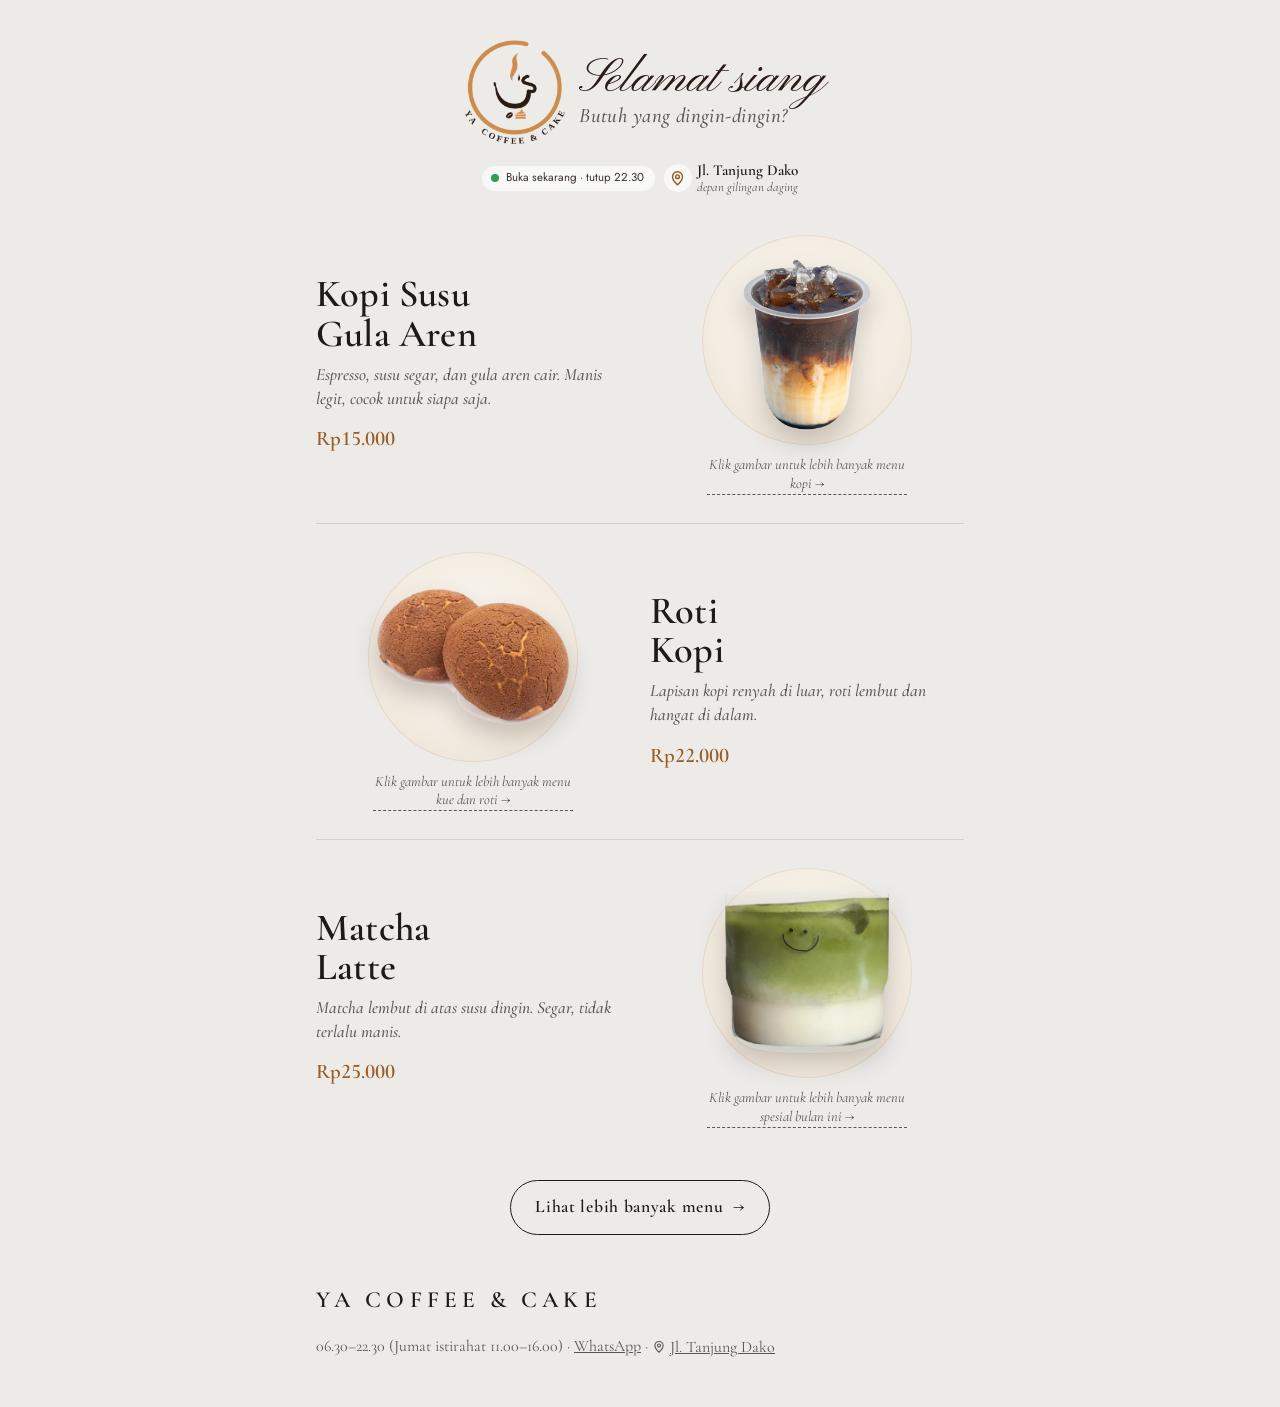
==== commit 9849a951: "Add files via upload" ====
--- a/index.html
+++ b/index.html
@@ -5,6 +5,23 @@
 <meta name="viewport" content="width=device-width, initial-scale=1, viewport-fit=cover">
 <meta name="color-scheme" content="light">
 <title>YA Coffee &amp; Cake</title>
+<!-- ====== TAMPILAN SAAT TAUTAN DIBAGIKAN (WhatsApp, Instagram, Facebook) + IKON ====== -->
+<meta name="description" content="Kopi, kue &amp; roti pilihan di Jl. Tanjung Dako (depan gilingan daging). Lihat menu, cek jam buka, dan pesan lewat WhatsApp.">
+<meta name="theme-color" content="#ecebe8">
+<link rel="icon" type="image/png" href="ikon.png">
+<link rel="apple-touch-icon" href="ikon-180.png">
+<meta property="og:type" content="website">
+<meta property="og:locale" content="id_ID">
+<meta property="og:site_name" content="YA Coffee &amp; Cake">
+<meta property="og:title" content="YA Coffee &amp; Cake">
+<meta property="og:description" content="Kopi, kue &amp; roti pilihan di Jl. Tanjung Dako (depan gilingan daging). Lihat menu, cek jam buka, dan pesan lewat WhatsApp.">
+<meta property="og:url" content="https://yahyacbf77-dot.github.io/YA-Coffee-Cake/">
+<meta property="og:image" content="https://yahyacbf77-dot.github.io/YA-Coffee-Cake/preview.jpg">
+<meta property="og:image:width" content="1200">
+<meta property="og:image:height" content="630">
+<meta property="og:image:alt" content="Logo YA Coffee &amp; Cake dengan es kopi susu gula aren, roti kopi, dan matcha latte">
+<meta name="twitter:card" content="summary_large_image">
+
 <link rel="preconnect" href="https://fonts.googleapis.com">
 <link rel="preconnect" href="https://fonts.gstatic.com" crossorigin>
 <link href="https://fonts.googleapis.com/css2?family=Cormorant+Garamond:ital,wght@0,500;0,600;0,700;1,500;1,600&family=Jost:ital,wght@0,300;0,400;0,500;1,300;1,400&family=Pinyon+Script&display=swap" rel="stylesheet">
@@ -138,38 +155,6 @@
   @media (hover: hover) { .logo-link:hover .logo { transform: scale(1.06); } }
   .logo-link:focus-visible { outline: 3px solid #9a5b25; outline-offset: 4px; }
   @media (prefers-reduced-motion: reduce) { .logo-link .logo { transition: none; } }
-  /* ====== LAYAR PEMBUKA ====== */
-  #splash {
-    position: fixed; inset: 0; z-index: 9999;
-    display: flex; align-items: center; justify-content: center;
-    background: var(--latar); overflow: hidden;
-    transition: opacity .9s ease, visibility .9s ease;
-  }
-  #splash.selesai { opacity: 0; visibility: hidden; }
-
-  .logo-box {
-    position: relative;
-    width: min(340px, 75vw);
-    aspect-ratio: 1684 / 1738;
-  }
-  .logo-box img, .logo-box svg {
-    position: absolute; inset: 0; width: 100%; height: 100%;
-  }
-  .bagian { opacity: 0; }
-
-  .huruf text {
-    font-family: 'Bodoni 72', Didot, 'Playfair Display', Georgia, serif;
-    font-size: 140px; font-weight: 600; fill: #2e1b10;
-    text-anchor: middle; dominant-baseline: central;
-  }
-  .huruf { opacity: 0; transform-box: fill-box; transform-origin: center; }
-
-  #splash { cursor: pointer; }
-  .lewati {
-    position: absolute; bottom: calc(24px + env(safe-area-inset-bottom, 0px)); left: 0; right: 0;
-    text-align: center; font-size: 0.8rem; color: var(--tinta-redup); letter-spacing: 0.04em;
-  }
-
   /* ===================================================
      STATUS BUKA/TUTUP + PESAN LEWAT WHATSAPP
      =================================================== */
@@ -420,22 +405,18 @@
   .baris-info .ya-alamat small { font-size: 0.8rem; }
   /* HP: sedikit lebih lega ke samping */
   @media (max-width: 420px) { .halaman { padding-left: 1.1rem; padding-right: 1.1rem; } }
+
+  /* ====== KONFIRMASI DULU + BATAS JUMLAH ====== */
+  .ya-catatan-bayar {
+    margin: 1.25rem 0 0; padding: 0.7rem 0.9rem; border-radius: 12px;
+    background: #eef5ef; border-left: 3px solid #1f8f4e; color: #1f4d33; font-size: 0.9rem; line-height: 1.45;
+  }
+  .ya-batas { margin: 0.6rem 0 0; font-size: 0.8rem; color: #8a8178; line-height: 1.4; }
+  .ya-plus:disabled, .ya-tambah:disabled { opacity: 0.35; cursor: not-allowed; }
+  .ya-tambah:disabled:hover { background: transparent; color: #9a5b25; }
 </style>
 </head>
 <body>
-
-<div id="splash">
-  <div class="logo-box" id="logoBox">
-    <!-- Urutan muncul: uap → cangkir → biji kopi → kue → bulatan -->
-    <img class="bagian" id="uap"     style="transform-origin:49.1% 29.1%" src="[data-uri]" alt="">
-    <img class="bagian" id="cangkir" style="transform-origin:50% 49.8%"   src="[data-uri]"   alt="">
-    <img class="bagian" id="biji"    style="transform-origin:45.2% 69.3%" src="[data-uri]"  alt="">
-    <img class="bagian" id="kue"     style="transform-origin:54.7% 68.4%" src="[data-uri]"  alt="">
-    <img class="bagian" id="bulatan" style="transform-origin:49.8% 46.3%" src="[data-uri]"  alt="YA Coffee & Cake">
-    <svg id="tulisan" viewBox="0 0 1684 1738"></svg>
-  </div>
-  <p class="lewati">Ketuk untuk lewati</p>
-</div>
 
 <main class="halaman">
 
@@ -515,108 +496,6 @@
   </footer>
 
 </main>
-<script>
-(function () {
-  /* ---------- PENGATURAN (boleh diubah) ---------- */
-  var URUTAN      = ['uap', 'cangkir', 'biji', 'kue', 'bulatan'];
-  var JEDA_BAGIAN = 550;   // jeda antar bagian logo (ms)
-  var JEDA_HURUF  = 90;    // jeda antar huruf (ms)
-  var TAHAN       = 800;   // lama tulisan diam sebelum mundur (ms)
-  var TEKS        = 'YA COFFEE & CAKE';
-
-  /* ---------- Susun huruf melengkung ---------- */
-  var PUSAT_X = 838, PUSAT_Y = 804, JARI = 780, AWAL = 151, AKHIR = 30;
-  var svg = document.getElementById('tulisan'), NS = 'http://www.w3.org/2000/svg';
-  var huruf = [];
-  for (var i = 0; i < TEKS.length; i++) {
-    var s = AWAL + (AKHIR - AWAL) * i / (TEKS.length - 1), rad = s * Math.PI / 180;
-    var luar = document.createElementNS(NS, 'g');
-    luar.setAttribute('transform', 'translate(' + (PUSAT_X + JARI * Math.cos(rad)) + ' ' +
-                      (PUSAT_Y + JARI * Math.sin(rad)) + ') rotate(' + (s - 90) + ')');
-    var dalam = document.createElementNS(NS, 'g'); dalam.setAttribute('class', 'huruf');
-    var t = document.createElementNS(NS, 'text'); t.textContent = TEKS[i];
-    dalam.appendChild(t); luar.appendChild(dalam); svg.appendChild(luar);
-    if (TEKS[i] !== ' ') huruf.push(dalam);
-  }
-
-  var box = document.getElementById('logoBox');
-  var splash = document.getElementById('splash');
-  function tutup() { splash.classList.add('selesai'); }
-
-  // Ketuk layar untuk melewati animasi
-  splash.addEventListener('click', tutup);
-  // Pengaman: layar pembuka pasti hilang setelah 10 detik
-  setTimeout(tutup, 10000);
-
-  // Tampil sekali per kunjungan saja (tidak muncul lagi saat kembali dari halaman lain)
-  var sudah = false;
-  try { sudah = sessionStorage.getItem('yaSplash') === '1'; sessionStorage.setItem('yaSplash', '1'); } catch (e) {}
-  var kurangiGerak = window.matchMedia && window.matchMedia('(prefers-reduced-motion: reduce)').matches;
-  if (sudah || kurangiGerak) { splash.style.display = 'none'; return; }
-
-  /* Efek "dicap keras": jatuh dari besar → hantam → memantul sedikit */
-  function cap(el, besar) {
-    el.animate([
-      { opacity: 0, transform: 'scale(' + besar + ')', filter: 'blur(10px)', easing: 'cubic-bezier(.6,0,1,.6)' },
-      { opacity: 1, transform: 'scale(.88)', filter: 'blur(0)', offset: .55, easing: 'ease-out' },
-      { opacity: 1, transform: 'scale(1.05)', offset: .78, easing: 'ease-in-out' },
-      { opacity: 1, transform: 'scale(1)' }
-    ], { duration: 560, fill: 'forwards' });
-    // getaran saat menghantam
-    setTimeout(function () {
-      box.animate([
-        { transform: 'translate(0,0)' },
-        { transform: 'translate(-5px,4px)' },
-        { transform: 'translate(5px,-3px)' },
-        { transform: 'translate(-3px,2px)' },
-        { transform: 'translate(0,0)' }
-      ], { duration: 220, easing: 'ease-out' });
-    }, 560 * .55);
-  }
-
-  function mulai() {
-    // 1. Bagian logo muncul satu per satu
-    URUTAN.forEach(function (id, i) {
-      setTimeout(function () {
-        cap(document.getElementById(id), id === 'bulatan' ? 1.8 : 3);
-      }, 300 + i * JEDA_BAGIAN);
-    });
-
-    // 2. Huruf muncul satu per satu
-    var mulaiHuruf = 300 + URUTAN.length * JEDA_BAGIAN + 200;
-    huruf.forEach(function (h, i) {
-      h.animate([
-        { opacity: 0, transform: 'translateY(60px) scale(.3)', filter: 'blur(6px)' },
-        { opacity: 1, transform: 'translateY(0) scale(1)',     filter: 'blur(0)' }
-      ], { duration: 650, delay: mulaiHuruf + i * JEDA_HURUF,
-           easing: 'cubic-bezier(.34,1.56,.64,1)', fill: 'forwards' });
-    });
-
-    // 3. Semua huruf mundur bersamaan, logo ikut mengecil
-    var waktuMundur = mulaiHuruf + huruf.length * JEDA_HURUF + 650 + TAHAN;
-    setTimeout(function () {
-      huruf.forEach(function (h) {
-        h.animate([
-          { opacity: 1, transform: 'translateY(0) scale(1)',      filter: 'blur(0)' },
-          { opacity: 0, transform: 'translateY(-90px) scale(.4)', filter: 'blur(6px)' }
-        ], { duration: 700, easing: 'cubic-bezier(.55,0,.75,.2)', fill: 'forwards' });
-      });
-      box.animate([
-        { opacity: 1, transform: 'scale(1)' },
-        { opacity: 0, transform: 'scale(.8)' }
-      ], { duration: 800, delay: 350, easing: 'ease-in', fill: 'forwards' });
-    }, waktuMundur);
-
-    // 4. Tampilkan website
-    setTimeout(function () {
-      document.getElementById('splash').classList.add('selesai');
-    }, waktuMundur + 1000);
-  }
-
-  if (document.readyState === 'complete') mulai();
-  else window.addEventListener('load', mulai);
-})();
-</script>
 
 <!-- Tombol pesanan (muncul setelah pelanggan menambah menu) -->
 <button id="ya-bar" type="button" hidden></button>
@@ -655,7 +534,9 @@
     <label class="ya-label" for="ya-catatan">Catatan (opsional)</label>
     <textarea id="ya-catatan" placeholder="Contoh: es sedikit, gula dikurangi"></textarea>
 
-    <a class="ya-kirim" id="ya-kirim" href="#" target="_blank" rel="noopener">Kirim pesanan lewat WhatsApp</a>
+    <p class="ya-catatan-bayar"><strong>Jangan bayar dulu.</strong> Kami cek stok, lalu kirim info pembayaran (QRIS) lewat WhatsApp. Pesanan dibuat setelah pembayaran masuk.</p>
+    <p class="ya-batas">Maksimal 5 per menu dan 15 item per pesanan. Untuk pesanan lebih banyak, hubungi kami lewat WhatsApp.</p>
+    <a class="ya-kirim" id="ya-kirim" href="#" target="_blank" rel="noopener">Kirim permintaan pesanan</a>
     <button class="ya-kosongkan" type="button" id="ya-kosongkan">Kosongkan pesanan</button>
   </div>
 </div>
@@ -671,6 +552,8 @@
   jumat: [['06:30', '11:00'], ['16:00', '22:30']] // Jumat: istirahat 11.00–16.00
 };
 var YA_PESAN_TUTUP_AWAL = 30;     // pesanan WhatsApp ditutup 30 menit sebelum kedai tutup/istirahat
+var YA_MAKS_PER_MENU = 5;         // jumlah maksimal per menu dalam satu pesanan
+var YA_MAKS_TOTAL = 15;           // jumlah maksimal semua item dalam satu pesanan
 
 (function () {
   var KEY = 'yaPesanan';
@@ -730,7 +613,9 @@
   var cart = {};
   try { cart = JSON.parse(sessionStorage.getItem(KEY)) || {}; } catch (e) {}
   function simpan() { try { sessionStorage.setItem(KEY, JSON.stringify(cart)); } catch (e) {} }
+  function totalItem() { var n = 0; Object.keys(cart).forEach(function (k) { n += cart[k].q; }); return n; }
   function ubah(nama, harga, d) {
+    if (d > 0 && ((cart[nama] ? cart[nama].q : 0) >= YA_MAKS_PER_MENU || totalItem() >= YA_MAKS_TOTAL)) return;
     var q = (cart[nama] ? cart[nama].q : 0) + d;
     if (q <= 0) delete cart[nama]; else cart[nama] = { h: harga, q: q };
     simpan(); gambarUlang();
@@ -754,6 +639,12 @@
         b.setAttribute('aria-label', (b.classList.contains('ya-kurang') ? 'Kurangi ' : 'Tambah ') + nama);
       });
       if (q) ctl.querySelector('.ya-jml').textContent = q;
+      // Batas jumlah: tombol tambah dimatikan kalau sudah maksimal
+      var penuh = totalItem() >= YA_MAKS_TOTAL, plus = ctl.querySelector('.ya-plus, .ya-tambah');
+      if (plus && (penuh || q >= YA_MAKS_PER_MENU)) {
+        plus.disabled = true;
+        plus.title = q >= YA_MAKS_PER_MENU ? 'Maksimal ' + YA_MAKS_PER_MENU + ' per menu' : 'Maksimal ' + YA_MAKS_TOTAL + ' item per pesanan';
+      }
     };
     return ctl;
   }
@@ -882,7 +773,8 @@
     infoPesan.className = 'ya-info-pesan'; infoPesan.hidden = true;
     jendelaTab.parentNode.insertBefore(infoPesan, jendelaTab);
   }
-  function bisaPesan() { if (tutupSementara !== null) return false; var s = sesiAktif(); return !!s && menitSekarang() <= s[1] - YA_PESAN_TUTUP_AWAL; }
+  var pesanMati = null;   // diisi dari Google Sheets (baris status: Pesanan online)
+  function bisaPesan() { if (tutupSementara !== null || pesanMati !== null) return false; var s = sesiAktif(); return !!s && menitSekarang() <= s[1] - YA_PESAN_TUTUP_AWAL; }
   function terapkanJam() {
     var bisa = bisaPesan(), t = menitSekarang();
     document.body.classList.toggle('ya-tutup-pesan', !bisa);
@@ -890,6 +782,8 @@
       infoPesan.hidden = bisa;
       infoPesan.textContent = tutupSementara !== null
         ? 'Kami sedang tutup sementara' + (tutupSementara ? ' (' + tutupSementara + ')' : '') + '. Pemesanan lewat WhatsApp dibuka lagi saat kami kembali buka. Menu tetap bisa dilihat.'
+        : pesanMati !== null
+        ? 'Pesanan online sedang tidak tersedia' + (pesanMati ? ' (' + pesanMati + ')' : '') + '. Silakan pesan langsung di kedai. Menu tetap bisa dilihat.'
         : 'Pemesanan lewat WhatsApp hari ini pukul ' + daftarSesi(sesiHari(sekarang().hari), YA_PESAN_TUTUP_AWAL) + ' WITA. Menu tetap bisa dilihat.';
     }
     var sa = sesiAktif();
@@ -905,6 +799,8 @@
 
   // Dipanggil oleh pembaca Google Sheets saat kotak "tutup sementara" dicentang
   window.yaTutupSementara = function (ket) { tutupSementara = ket || ''; tampilStatus(); terapkanJam(); };
+  // Dipanggil saat kotak "Pesanan online" dicentang (pesanan online dimatikan, kedai tetap buka)
+  window.yaPesanOnline = function (aktif, ket) { pesanMati = aktif ? null : (ket || ''); terapkanJam(); };
 
   // Susun pesan WhatsApp tepat sebelum dikirim
   kirim.addEventListener('click', function (e) {
@@ -931,6 +827,7 @@
     baris.push('Perkiraan diambil: ' + teksWaktu());
     var cat = document.getElementById('ya-catatan').value.trim();
     if (cat) baris.push('Catatan: ' + cat);
+    baris.push('', 'Saya tunggu konfirmasi stok dan info pembayaran. Terima kasih!');
     kirim.href = 'https://wa.me/' + YA_WA + '?text=' + encodeURIComponent(baris.join('\n'));
   });
 
@@ -1097,9 +994,13 @@
       var d = ambilData(t);
       var menu = d.filter(function (m) { return m.halaman !== 'status'; });
       if (menu.length) susunMenu(menu);
-      // Baris khusus: Halaman = status, centang kolom Habis = kedai tutup sementara
-      var st = d.filter(function (m) { return m.halaman === 'status'; })[0];
-      if (st && st.habis && window.yaTutupSementara) window.yaTutupSementara(st.ket);
+      // Baris khusus (Halaman = status). Centang kolom Habis untuk mengaktifkan:
+      //   "Tutup sementara" = kedai tutup;  "Pesanan online" = pesanan lewat web dimatikan
+      d.filter(function (m) { return m.halaman === 'status' && m.habis; }).forEach(function (st) {
+        var n = st.nama.toLowerCase();
+        if (n.indexOf('tutup') >= 0 && window.yaTutupSementara) window.yaTutupSementara(st.ket);
+        else if (n.indexOf('pesan') >= 0 && window.yaPesanOnline) window.yaPesanOnline(false, st.ket);
+      });
     })
     .catch(function () { /* gagal: menu bawaan tetap tampil */ });
 })();
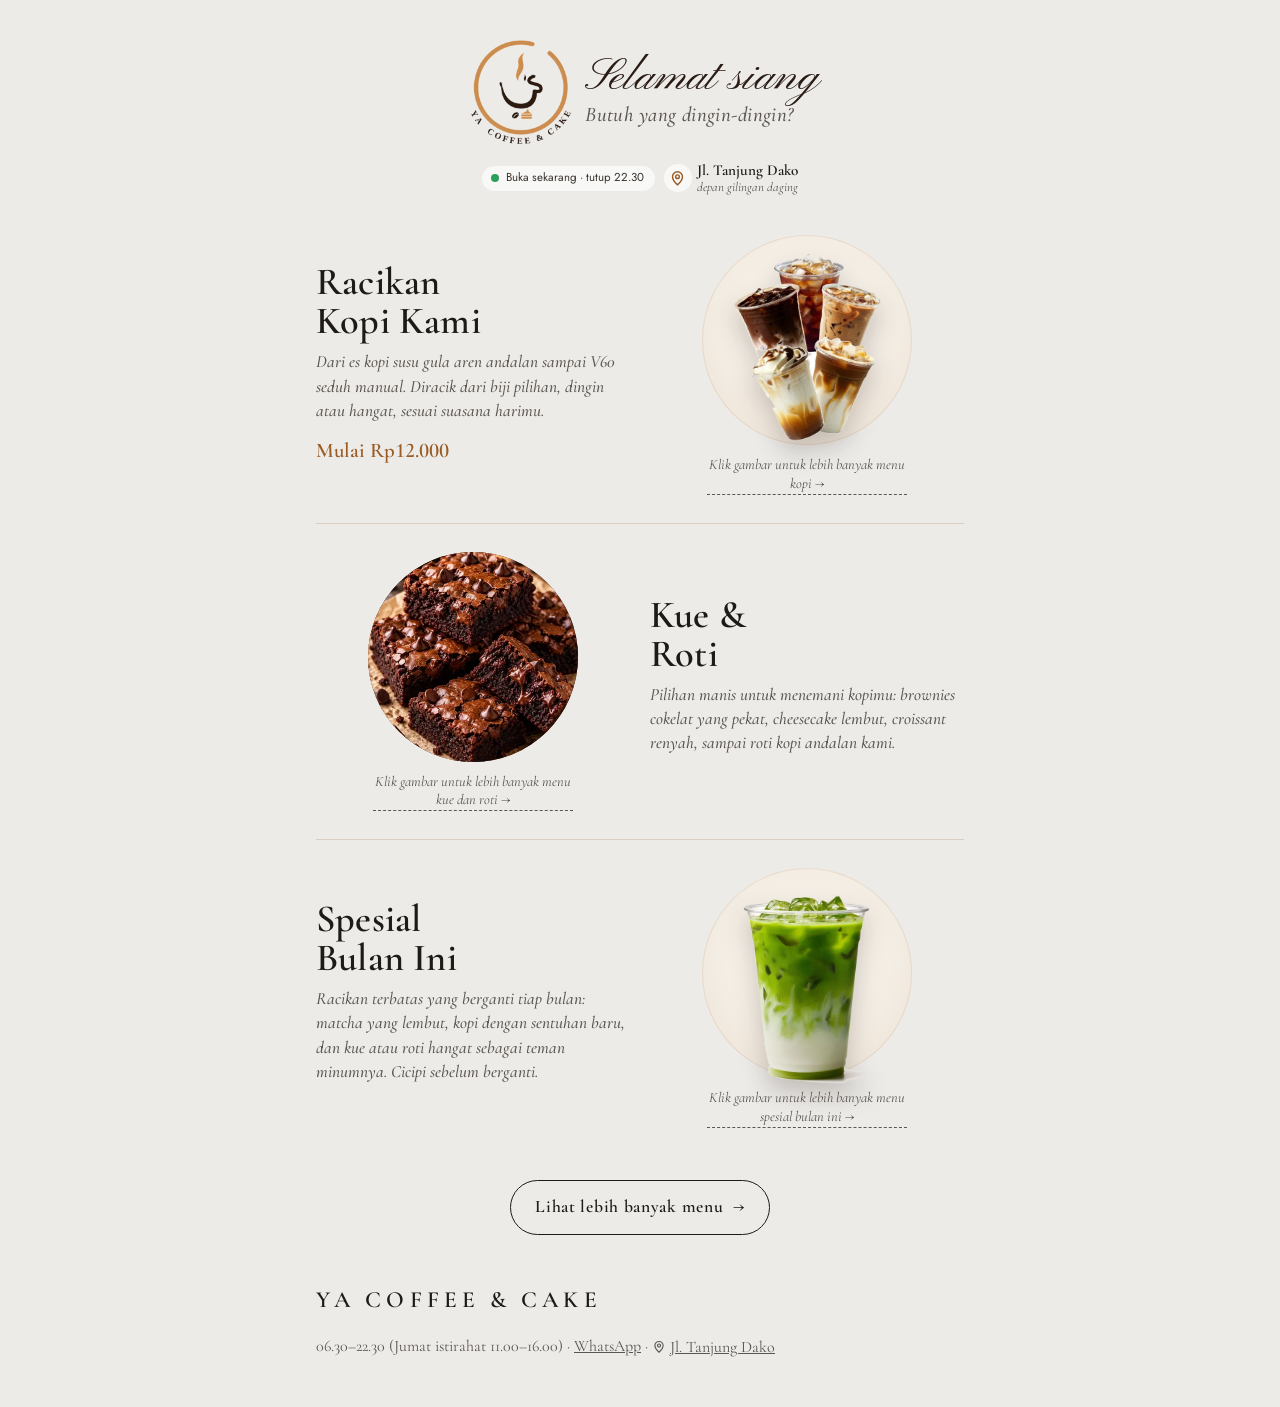
==== commit 8d30e90d: "Add files via upload" ====
--- a/index.html
+++ b/index.html
@@ -414,6 +414,15 @@
   .ya-batas { margin: 0.6rem 0 0; font-size: 0.8rem; color: #8a8178; line-height: 1.4; }
   .ya-plus:disabled, .ya-tambah:disabled { opacity: 0.35; cursor: not-allowed; }
   .ya-tambah:disabled:hover { background: transparent; color: #9a5b25; }
+  .foto-wadah .foto[alt="Aneka es kopi YA Coffee & Cake"] { width: 84%; height: 84%; }
+  /* Sapaan tidak boleh membuat halaman melebar di HP kecil */
+  .kepala-depan .sapa-skrip { font-size: clamp(1.9rem, 8.2vw, 2.7rem); }
+  .kepala-depan #ya-sapa { min-width: 0; }
+  html, body { overflow-x: clip; }
+  /* Foto spesial mengisi penuh bingkai bulat */
+  .foto-wadah .foto.foto-penuh { width: 100%; height: 100%; object-fit: cover; padding: 0; filter: none; }
+  .item-kue .foto-wadah { overflow: hidden; background: #3a2a22; }
+  @media (hover: hover) { .item-kue .foto-link:hover .foto { transform: scale(1.06); filter: none; } }
 </style>
 </head>
 <body>
@@ -442,43 +451,42 @@
   -->
 
   <!-- 1. Kopi susu gula aren -->
-  <section class="item" data-menu="Es kopi susu gula aren">
+  <!-- Harga "mulai" ditulis manual. Ubah angkanya di bawah kalau perlu. -->
+  <section class="item">
     <div class="teks">
-      <h2>Kopi Susu<br>Gula Aren</h2>
-      <p class="ket">Espresso, susu segar, dan gula aren cair. Manis legit, cocok untuk siapa saja.</p>
-      <p class="harga">Rp15.000</p>
+      <h2>Racikan<br>Kopi Kami</h2>
+      <p class="ket">Dari es kopi susu gula aren andalan sampai V60 seduh manual. Diracik dari biji pilihan, dingin atau hangat, sesuai suasana harimu.</p>
+      <p class="harga">Mulai Rp12.000</p>
     </div>
     <!-- Foto kopi: bisa diklik, menuju halaman kopi.html -->
     <a class="foto-link" href="menu.html#kopi" aria-label="Lihat semua menu kopi">
-      <span class="foto-wadah"><img class="foto" src="[data-uri]" alt="Es kopi susu gula aren"></span>
+      <span class="foto-wadah"><img class="foto" src="[data-uri]" alt="Aneka es kopi YA Coffee &amp; Cake"></span>
       <span class="catatan">Klik gambar untuk lebih banyak menu kopi&nbsp;<span aria-hidden="true">→</span></span>
     </a>
   </section>
 
   <!-- 2. Roti kopi -->
-  <section class="item balik" data-menu="Roti kopi">
+  <section class="item balik item-kue">
     <div class="teks">
-      <h2>Roti<br>Kopi</h2>
-      <p class="ket">Lapisan kopi renyah di luar, roti lembut dan hangat di dalam.</p>
-      <p class="harga">Rp22.000</p>
+      <h2>Kue &amp;<br>Roti</h2>
+      <p class="ket">Pilihan manis untuk menemani kopimu: brownies cokelat yang pekat, cheesecake lembut, croissant renyah, sampai roti kopi andalan kami.</p>
     </div>
-    <!-- Foto roti kopi: bisa diklik, menuju halaman kue.html -->
+    <!-- Foto kue: bisa diklik, menuju tab Kue & roti -->
     <a class="foto-link" href="menu.html#kue" aria-label="Lihat semua menu kue dan roti">
-      <span class="foto-wadah"><img class="foto" src="[data-uri]" alt="Roti kopi"></span>
+      <span class="foto-wadah"><img class="foto foto-penuh" src="[data-uri]" alt="Brownies cokelat"></span>
       <span class="catatan">Klik gambar untuk lebih banyak menu kue dan roti&nbsp;<span aria-hidden="true">→</span></span>
     </a>
   </section>
 
   <!-- 3. Matcha latte -->
-  <section class="item" data-menu="Es matcha latte">
+  <section class="item item-spesial">
     <div class="teks">
-      <h2>Matcha<br>Latte</h2>
-      <p class="ket">Matcha lembut di atas susu dingin. Segar, tidak terlalu manis.</p>
-      <p class="harga">Rp25.000</p>
+      <h2>Spesial<br>Bulan Ini</h2>
+      <p class="ket">Racikan terbatas yang berganti tiap bulan: matcha yang lembut, kopi dengan sentuhan baru, dan kue atau roti hangat sebagai teman minumnya. Cicipi sebelum berganti.</p>
     </div>
     <!-- Foto matcha: bisa diklik, menuju halaman spesial.html -->
     <a class="foto-link" href="menu.html#spesial" aria-label="Lihat menu spesial bulan ini">
-      <span class="foto-wadah"><img class="foto" src="[data-uri]" alt="Es matcha latte"></span>
+      <span class="foto-wadah"><img class="foto" src="[data-uri]" alt="Es matcha latte"></span>
       <span class="catatan">Klik gambar untuk lebih banyak menu spesial bulan ini&nbsp;<span aria-hidden="true">→</span></span>
     </a>
   </section>
@@ -975,6 +983,13 @@
         }
       }
     }
+    /* Harga "mulai" di halaman depan (menu termurah yang tidak habis) */
+    document.querySelectorAll('[data-mulai]').forEach(function (sec) {
+      var hal = sec.getAttribute('data-mulai');
+      var harga = data.filter(function (x) { return x.halaman === hal && !x.habis; }).map(function (x) { return x.harga; });
+      var h = sec.querySelector('.harga');
+      if (harga.length && h) h.textContent = 'Mulai ' + rp(Math.min.apply(null, harga));
+    });
     /* Menu andalan di halaman depan */
     document.querySelectorAll('[data-menu]').forEach(function (sec) {
       var cari = sec.getAttribute('data-menu').toLowerCase();
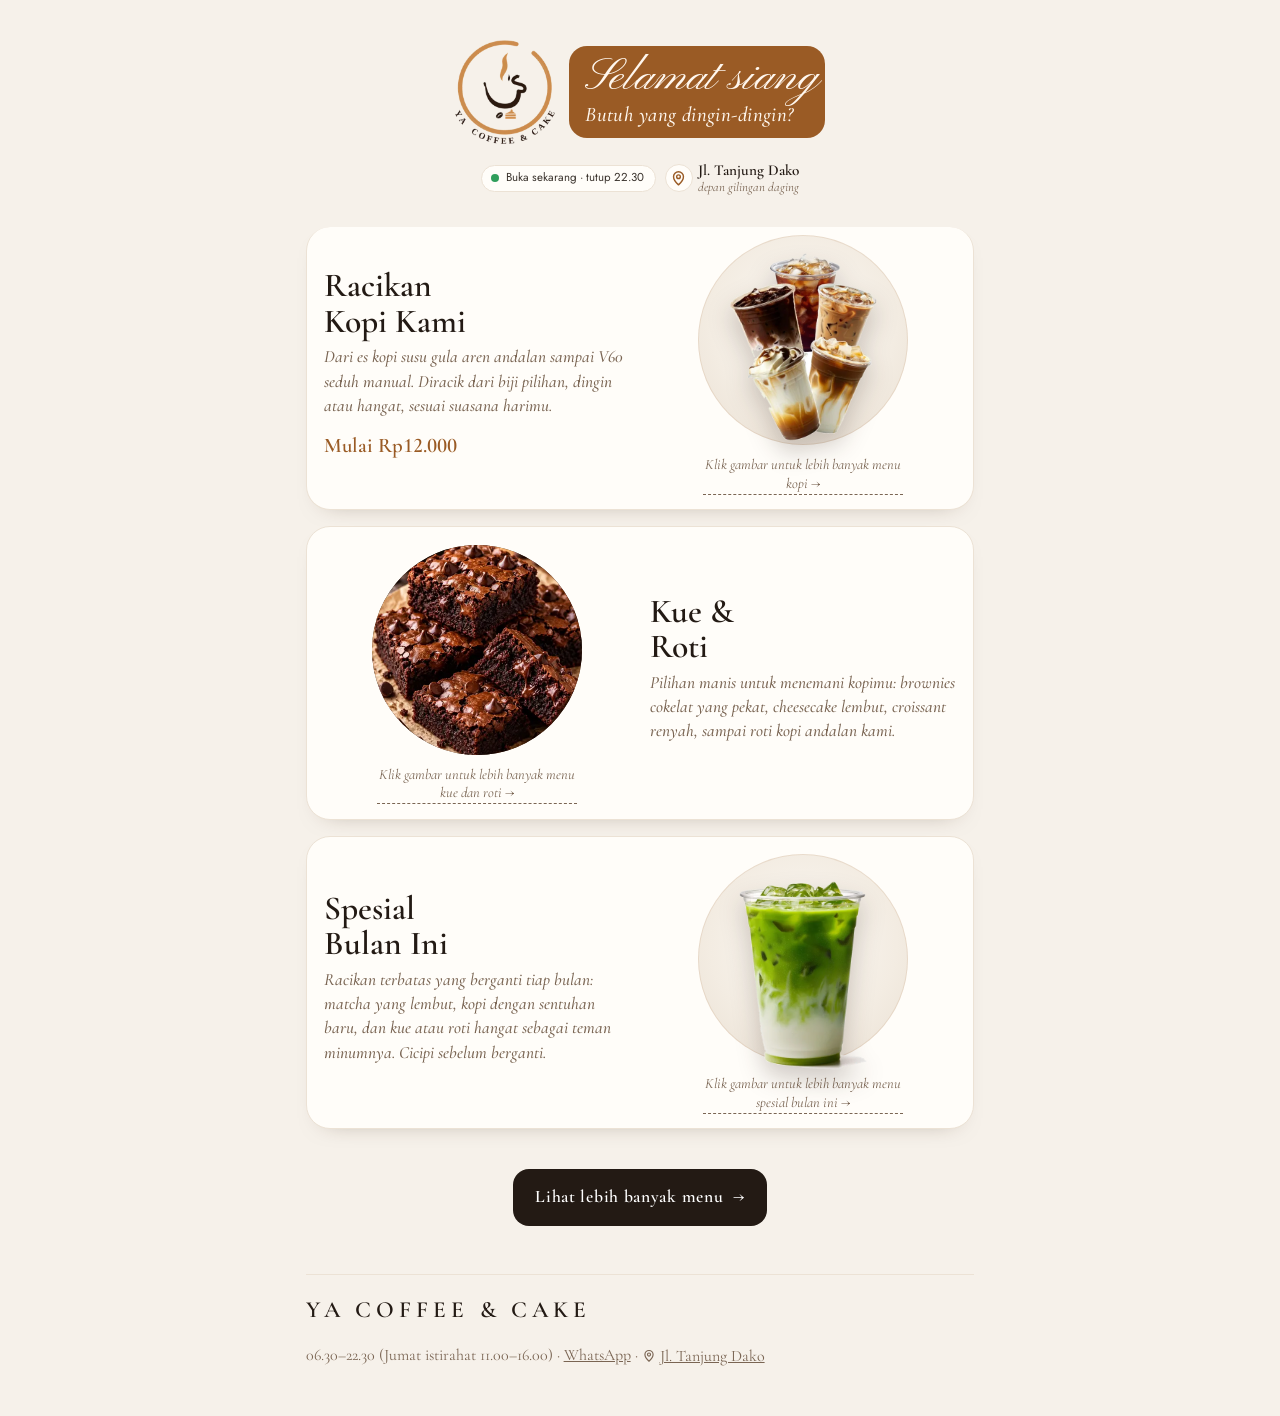
==== commit 746352be: "Add files via upload" ====
--- a/index.html
+++ b/index.html
@@ -424,6 +424,8 @@
   .item-kue .foto-wadah { overflow: hidden; background: #3a2a22; }
   @media (hover: hover) { .item-kue .foto-link:hover .foto { transform: scale(1.06); filter: none; } }
 </style>
+<script src="pesan-online.js"></script>
+<link rel="stylesheet" href="desain.css">
 </head>
 <body>
 
@@ -1004,7 +1006,7 @@
   }
 
   var url = YA_SHEET + (YA_SHEET.indexOf('?') < 0 ? '?' : '&') + 't=' + Date.now();
-  fetch(url).then(function (r) { if (!r.ok) throw r; return r.text(); })
+  (window.yaMenuHPP ? window.yaMenuHPP().catch(function () { return fetch(url).then(function (r) { if (!r.ok) throw r; return r.text(); }); }) : fetch(url).then(function (r) { if (!r.ok) throw r; return r.text(); }))
     .then(function (t) {
       var d = ambilData(t);
       var menu = d.filter(function (m) { return m.halaman !== 'status'; });
--- a/desain.css
+++ b/desain.css
@@ -0,0 +1,106 @@
+/* =====================================================================
+   DESAIN "Modern hangat" — gabungan C (modern, tombol tebal, kartu) + A (huruf serif, krem-karamel)
+   Dipasang setelah gaya bawaan di setiap halaman, jadi cukup ubah file ini untuk mengganti tampilan.
+   ===================================================================== */
+:root {
+  --latar: #f6f1ea;
+  --kartu: #fffdf9;
+  --tinta: #231a14;
+  --tinta-redup: #7a6553;
+  --karamel: #9a5b25;
+  --karamel-tua: #7a4519;
+  --krem: #fff7ee;
+  --garis: #ece2d5;
+  --gelap: #231a14;
+}
+body { background: var(--latar); color: var(--tinta); }
+.halaman { padding-left: 1.1rem; padding-right: 1.1rem; }
+
+/* ---------- Judul kelompok menu: serif + garis karamel (gaya A) ---------- */
+main h2 {
+  display: flex; align-items: center; gap: 0.75rem;
+  font-family: var(--serif, "Cormorant Garamond", Georgia, serif);
+  font-weight: 700; font-size: 0.95rem; letter-spacing: 0.2em; text-transform: uppercase;
+  color: var(--karamel); margin: 1.6rem 0 0.6rem;
+}
+main h2::after { content: ""; flex: 1; height: 1px; background: linear-gradient(90deg, #d9c4ab, transparent); }
+
+/* ---------- Setiap menu jadi kartu (gaya C) ---------- */
+main ul { display: flex; flex-direction: column; gap: 0.6rem; }
+main ul li, .menu-tab li {
+  background: var(--kartu); border: 1px solid var(--garis); border-radius: 18px;
+  padding: 0.85rem 0.95rem; box-shadow: 0 6px 16px -14px rgba(60, 35, 15, 0.45);
+}
+main .nama { font-weight: 500; font-size: 1.05rem; color: var(--tinta); }
+.menu-tab .nama { font-size: 1.02rem; }
+main .harga { font-size: 1.15rem; color: var(--karamel); }
+main .ket { color: var(--tinta-redup); }
+main .andalan {
+  background: var(--karamel); color: var(--krem); border-color: var(--karamel);
+  font-weight: 500; letter-spacing: 0.02em;
+}
+li.ya-habis { opacity: 0.62; box-shadow: none; }
+/* Foto kecil di kartu (dipasang oleh pesan-online.js) */
+main li.yo-ada-foto { position: relative; padding-left: 5.2rem; min-height: 5.2rem; }
+main li .yo-thumb {
+  position: absolute; left: 0.75rem; top: 0.75rem; width: 3.8rem; height: 3.8rem;
+  object-fit: cover; border-radius: 14px; background: #efe5d8; cursor: pointer;
+}
+main li.ya-habis .yo-thumb { filter: grayscale(0.8); }
+main .habis { background: #f8dcd7; color: #8f2d22; }
+
+/* ---------- Tombol tambah: tebal & gelap (gaya C) ---------- */
+.ya-tambah, .menu-tab .ya-tambah {
+  background: var(--gelap); color: #fff; border: 0; font-weight: 600;
+  border-radius: 12px; padding: 0.35rem 0.95rem; min-height: 36px;
+}
+.ya-tambah:hover { background: var(--karamel); color: #fff; }
+.ya-kurang, .ya-plus { border-radius: 12px; border-color: var(--gelap); background: var(--gelap); }
+.ya-kurang { background: transparent; color: var(--gelap); }
+.ya-tambah:disabled, .ya-plus:disabled { opacity: 0.35; cursor: not-allowed; }
+
+/* ---------- Tab kategori ---------- */
+.tab-bar { background: var(--kartu); border: 1px solid var(--garis); box-shadow: 0 -10px 0 10px var(--latar); }
+.tab-penanda { background: var(--karamel); }
+.tab-bar button { font-weight: 500; }
+
+/* ---------- Status buka & alamat ---------- */
+#ya-status, .ya-peta { background: var(--kartu); border: 1px solid var(--garis); }
+
+/* ---------- Banner sapaan (dibuat oleh pesan-online.js di halaman menu) ---------- */
+.yo-hero {
+  background: var(--karamel); color: var(--krem); border-radius: 20px;
+  padding: 1rem 1.1rem; margin: 0 0 1.6rem; display: flex; flex-wrap: wrap; align-items: center; justify-content: space-between; gap: 0.6rem 0.75rem;
+}
+.yo-hero .yo-salam { font-size: 0.8rem; opacity: 0.85; }
+.yo-hero .yo-ajak { font-family: var(--serif, Georgia, serif); font-size: 1.45rem; font-weight: 700; line-height: 1.15; margin: 0.1rem 0 0; }
+.yo-hero .yo-pil { flex-shrink: 0; background: var(--krem); color: var(--karamel-tua); border-radius: 999px; padding: 0.35rem 0.8rem; font-size: 0.78rem; font-weight: 600; white-space: nowrap; }
+
+/* ---------- Halaman depan ---------- */
+#ya-sapa {
+  background: var(--karamel); color: var(--krem); border-radius: 18px;
+  padding: 0.7rem 1rem; text-align: left;
+}
+#ya-sapa .sapa-teks, #ya-sapa .sapa-skrip { color: var(--krem) !important; }
+.item {
+  background: var(--kartu); border: 1px solid var(--garis); border-radius: 24px;
+  padding: 1.1rem 1.1rem 0.9rem; margin-bottom: 1rem; box-shadow: 0 10px 24px -20px rgba(60, 35, 15, 0.5);
+}
+.item h2 { display: block; font-size: clamp(1.7rem, 7vw, 2.1rem); letter-spacing: 0; text-transform: none; color: var(--tinta); margin: 0 0 0.4rem; line-height: 1.05; }
+.item h2::after { display: none; }
+.tombol {
+  background: var(--gelap) !important; color: #fff !important; border-radius: 16px !important;
+  padding: 0.95rem 1.4rem !important; font-weight: 600; border: 0 !important;
+}
+
+/* ---------- Bar pesanan & lembar pesanan ---------- */
+#ya-bar { border-radius: 16px; background: var(--gelap); }
+#ya-bar .ya-total { color: #f1c28f; }
+.ya-panel { background: var(--kartu); }
+.ya-opsi span { border-radius: 12px; }
+.ya-opsi input:checked + span { background: var(--gelap); border-color: var(--gelap); }
+.ya-kirim { background: var(--karamel); border-radius: 16px; font-weight: 600; }
+.ya-kirim:hover { background: var(--karamel-tua); }
+
+/* ---------- Kaki halaman ---------- */
+footer { border-top: 1px solid var(--garis); padding-top: 1.1rem; }
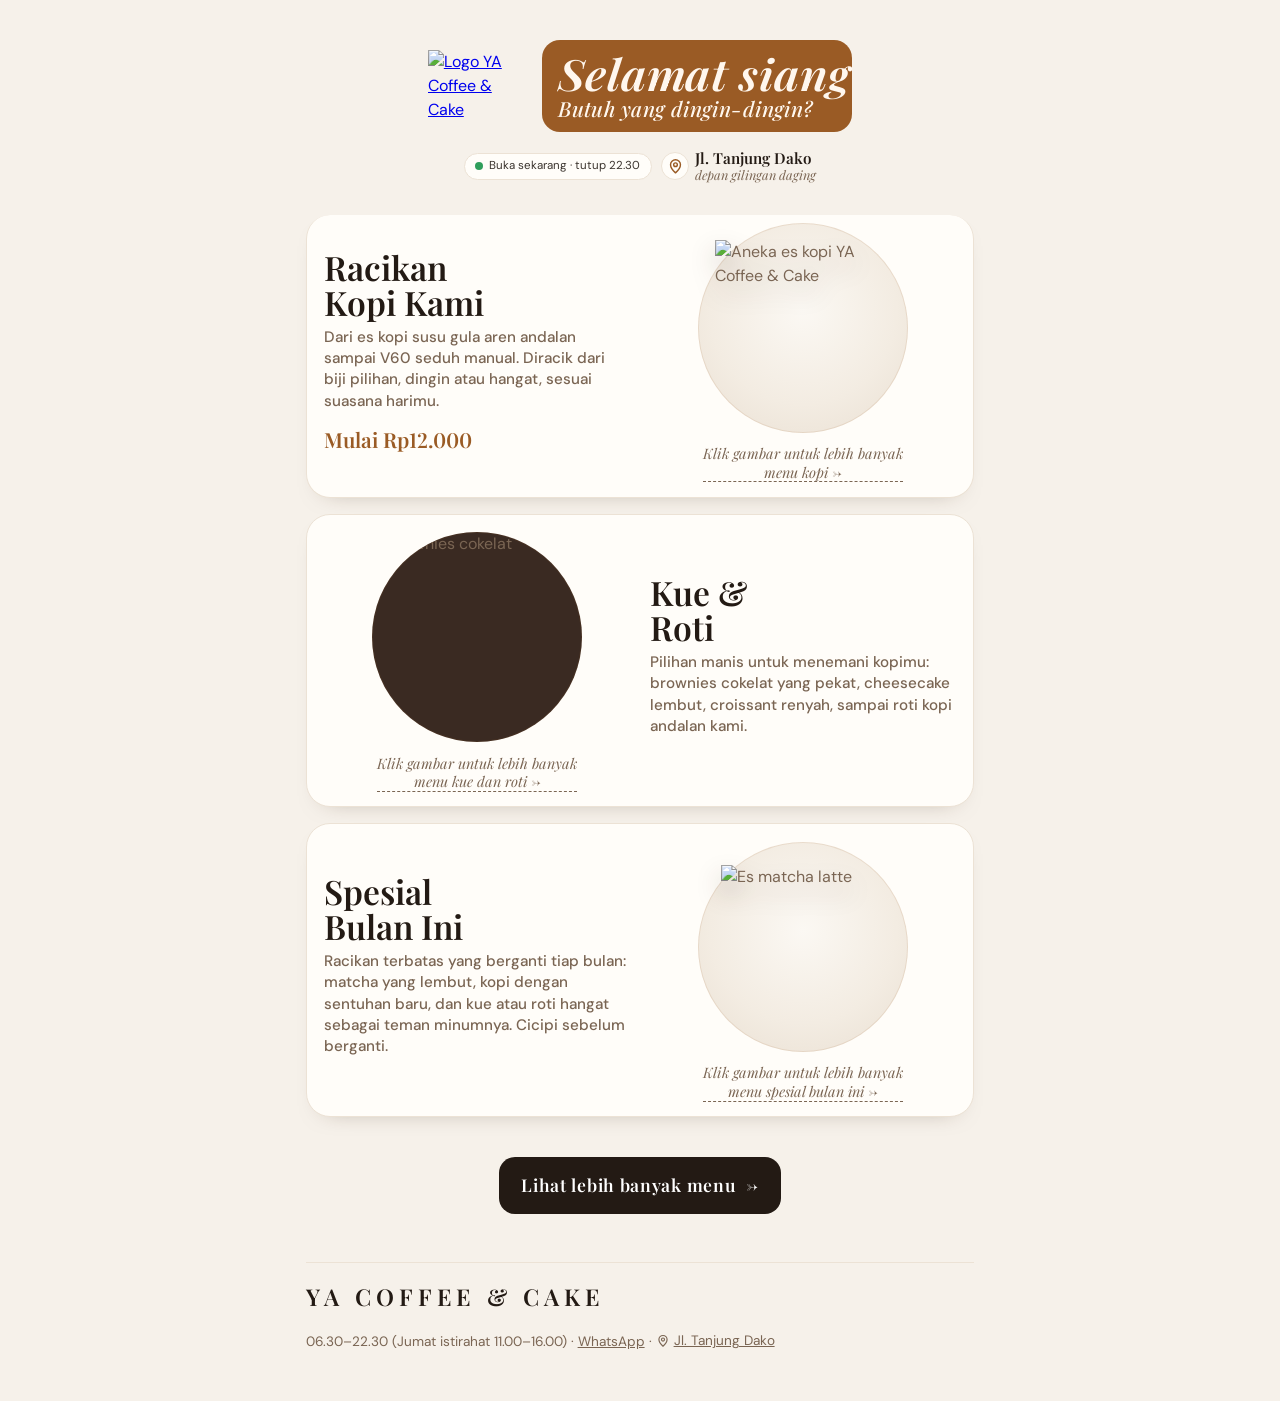
==== commit 09e3a579: "Add files via upload" ====
--- a/index.html
+++ b/index.html
@@ -433,7 +433,7 @@
 
   <!-- Logo + sapaan (sejajar) -->
   <div class="kepala-depan">
-    <a class="logo-link" href="index.html" aria-label="Ke halaman utama"><img class="logo" src="[data-uri]" alt="Logo YA Coffee &amp; Cake"></a>
+    <a class="logo-link" href="index.html" aria-label="Ke halaman utama"><img class="logo" src="Gambar/logo.webp" alt="Logo YA Coffee &amp; Cake"></a>
     <p id="ya-sapa"></p>
   </div>
 
@@ -462,7 +462,7 @@
     </div>
     <!-- Foto kopi: bisa diklik, menuju halaman kopi.html -->
     <a class="foto-link" href="menu.html#kopi" aria-label="Lihat semua menu kopi">
-      <span class="foto-wadah"><img class="foto" src="[data-uri]" alt="Aneka es kopi YA Coffee &amp; Cake"></span>
+      <span class="foto-wadah"><img class="foto" src="Gambar/beranda-kopi.webp" alt="Aneka es kopi YA Coffee &amp; Cake"></span>
       <span class="catatan">Klik gambar untuk lebih banyak menu kopi&nbsp;<span aria-hidden="true">→</span></span>
     </a>
   </section>
@@ -475,7 +475,7 @@
     </div>
     <!-- Foto kue: bisa diklik, menuju tab Kue & roti -->
     <a class="foto-link" href="menu.html#kue" aria-label="Lihat semua menu kue dan roti">
-      <span class="foto-wadah"><img class="foto foto-penuh" src="[data-uri]" alt="Brownies cokelat"></span>
+      <span class="foto-wadah"><img class="foto foto-penuh" src="Gambar/beranda-kue.webp" loading="lazy" decoding="async" alt="Brownies cokelat"></span>
       <span class="catatan">Klik gambar untuk lebih banyak menu kue dan roti&nbsp;<span aria-hidden="true">→</span></span>
     </a>
   </section>
@@ -488,7 +488,7 @@
     </div>
     <!-- Foto matcha: bisa diklik, menuju halaman spesial.html -->
     <a class="foto-link" href="menu.html#spesial" aria-label="Lihat menu spesial bulan ini">
-      <span class="foto-wadah"><img class="foto" src="[data-uri]" alt="Es matcha latte"></span>
+      <span class="foto-wadah"><img class="foto" src="Gambar/beranda-spesial.webp" loading="lazy" decoding="async" alt="Es matcha latte"></span>
       <span class="catatan">Klik gambar untuk lebih banyak menu spesial bulan ini&nbsp;<span aria-hidden="true">→</span></span>
     </a>
   </section>
--- a/desain.css
+++ b/desain.css
@@ -1,8 +1,13 @@
 /* =====================================================================
    DESAIN "Modern hangat" — gabungan C (modern, tombol tebal, kartu) + A (huruf serif, krem-karamel)
    Dipasang setelah gaya bawaan di setiap halaman, jadi cukup ubah file ini untuk mengganti tampilan.
+   Font: Playfair Display (judul, harga, merek) + DM Sans (teks, nama menu, tombol).
    ===================================================================== */
+@import url('https://fonts.googleapis.com/css2?family=Playfair+Display:ital,wght@0,600;0,700;1,500;1,600&family=DM+Sans:opsz,wght@9..40,400;9..40,500;9..40,700&display=swap');
 :root {
+  --serif: "Playfair Display", Georgia, "Times New Roman", serif;
+  --skrip: "Playfair Display", Georgia, serif;
+  --sans: "DM Sans", "Segoe UI", system-ui, sans-serif;
   --latar: #f6f1ea;
   --kartu: #fffdf9;
   --tinta: #231a14;
@@ -13,14 +18,23 @@
   --garis: #ece2d5;
   --gelap: #231a14;
 }
+body, .ya-panel, button, input, select, textarea { font-family: var(--sans); }
 body { background: var(--latar); color: var(--tinta); }
+/* Judul "Menu" dan sapaan: Playfair miring (menggantikan huruf tulisan tangan) */
+.kepala-menu h1, h1 { font-family: var(--serif); font-style: italic; font-weight: 600; letter-spacing: -0.01em; }
+.kepala-menu h1 { font-size: 2.9rem; }
+.sapa-skrip { font-family: var(--serif) !important; font-style: italic; font-weight: 600; }
+.merek, footer .info, .harga, .sub-menu { font-family: var(--serif); }
+.sub-menu { font-style: italic; }
+footer .info { font-family: var(--sans); font-size: 0.85rem; }
+.item .ket { font-family: var(--sans); font-style: normal; font-size: 0.95rem; }
 .halaman { padding-left: 1.1rem; padding-right: 1.1rem; }
 
 /* ---------- Judul kelompok menu: serif + garis karamel (gaya A) ---------- */
 main h2 {
   display: flex; align-items: center; gap: 0.75rem;
-  font-family: var(--serif, "Cormorant Garamond", Georgia, serif);
-  font-weight: 700; font-size: 0.95rem; letter-spacing: 0.2em; text-transform: uppercase;
+  font-family: var(--sans);
+  font-weight: 700; font-size: 0.78rem; letter-spacing: 0.2em; text-transform: uppercase;
   color: var(--karamel); margin: 1.6rem 0 0.6rem;
 }
 main h2::after { content: ""; flex: 1; height: 1px; background: linear-gradient(90deg, #d9c4ab, transparent); }
@@ -35,6 +49,9 @@
 .menu-tab .nama { font-size: 1.02rem; }
 main .harga { font-size: 1.15rem; color: var(--karamel); }
 main .ket { color: var(--tinta-redup); }
+/* Deskripsi menu tidak ditampilkan; yang tersisa hanya catatan stok ("Tinggal 3") */
+main ul li .ket, .menu-tab li .ket { font-family: var(--sans); font-style: normal; font-weight: 700; font-size: 0.8rem; color: #b05a1c; }
+main ul li .ket:empty { visibility: hidden; }
 main .andalan {
   background: var(--karamel); color: var(--krem); border-color: var(--karamel);
   font-weight: 500; letter-spacing: 0.02em;
@@ -62,7 +79,7 @@
 /* ---------- Tab kategori ---------- */
 .tab-bar { background: var(--kartu); border: 1px solid var(--garis); box-shadow: 0 -10px 0 10px var(--latar); }
 .tab-penanda { background: var(--karamel); }
-.tab-bar button { font-weight: 500; }
+.tab-bar button { font-family: var(--sans); font-weight: 500; font-size: 0.85rem; }
 
 /* ---------- Status buka & alamat ---------- */
 #ya-status, .ya-peta { background: var(--kartu); border: 1px solid var(--garis); }
@@ -86,7 +103,7 @@
   background: var(--kartu); border: 1px solid var(--garis); border-radius: 24px;
   padding: 1.1rem 1.1rem 0.9rem; margin-bottom: 1rem; box-shadow: 0 10px 24px -20px rgba(60, 35, 15, 0.5);
 }
-.item h2 { display: block; font-size: clamp(1.7rem, 7vw, 2.1rem); letter-spacing: 0; text-transform: none; color: var(--tinta); margin: 0 0 0.4rem; line-height: 1.05; }
+.item h2 { display: block; font-family: var(--serif); font-size: clamp(1.7rem, 7vw, 2.1rem); letter-spacing: 0; text-transform: none; color: var(--tinta); margin: 0 0 0.4rem; line-height: 1.05; }
 .item h2::after { display: none; }
 .tombol {
   background: var(--gelap) !important; color: #fff !important; border-radius: 16px !important;
@@ -102,5 +119,15 @@
 .ya-kirim { background: var(--karamel); border-radius: 16px; font-weight: 600; }
 .ya-kirim:hover { background: var(--karamel-tua); }
 
+/* ---------- Memuat menu dari HPP: daftar lama di halaman disembunyikan ---------- */
+.yo-muat main [data-halaman] ul, .yo-muat main [data-halaman] h2, .yo-muat #ya-menu ul, .yo-muat #ya-menu h2 { visibility: hidden; }
+.yo-muat main [data-halaman]::before, .yo-muat #ya-menu::before {
+  content: "Memuat menu…"; display: block; text-align: center; color: var(--tinta-redup); padding: 1.5rem 0 0; visibility: visible;
+}
+.yo-kosong { text-align: center; color: var(--tinta-redup); padding: 1.5rem 0; margin: 0; }
+.yo-gagal { background: var(--kartu); border: 1px solid var(--garis); border-radius: 18px; padding: 1.1rem; text-align: center; margin: 1rem 0; }
+.yo-gagal p { margin: 0 0 0.75rem; color: var(--tinta-redup); }
+.yo-gagal button { background: var(--gelap); color: #fff; border: 0; border-radius: 12px; padding: 0.6rem 1.1rem; font: inherit; font-weight: 600; cursor: pointer; }
+
 /* ---------- Kaki halaman ---------- */
 footer { border-top: 1px solid var(--garis); padding-top: 1.1rem; }
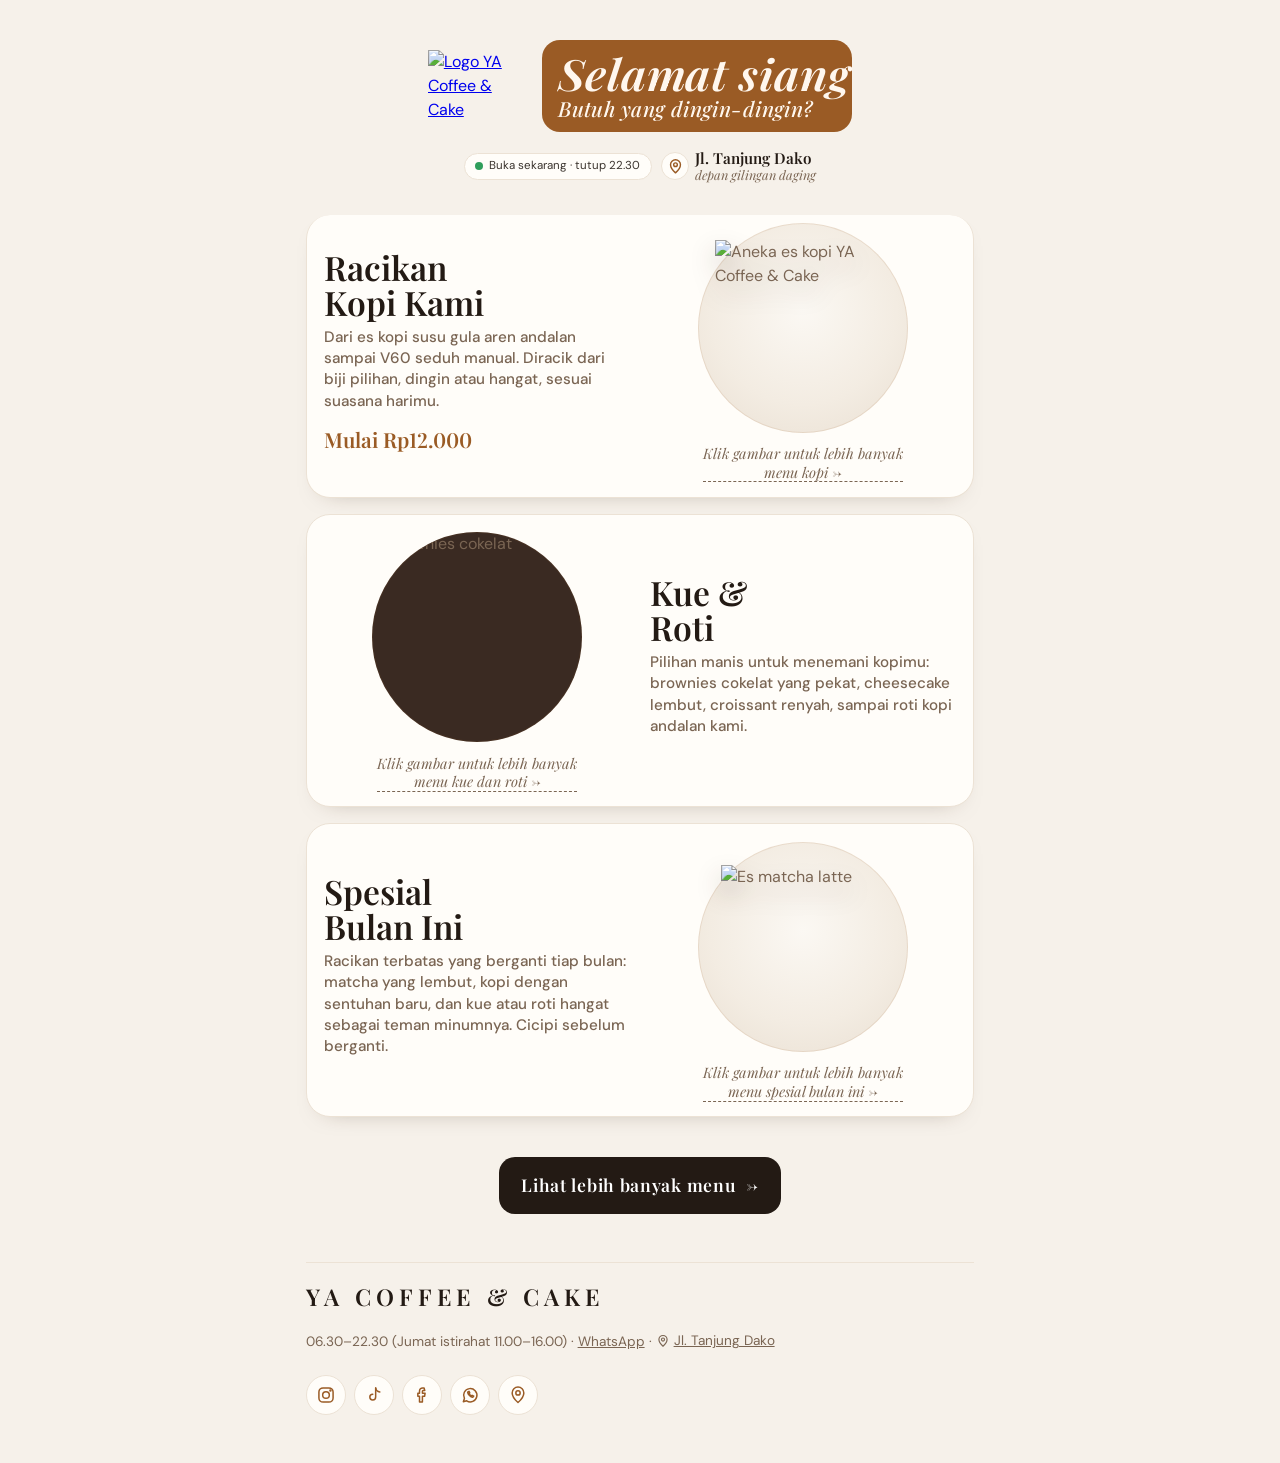
==== commit f9f5b662: "Add files via upload" ====
--- a/index.html
+++ b/index.html
@@ -6,7 +6,7 @@
 <meta name="color-scheme" content="light">
 <title>YA Coffee &amp; Cake</title>
 <!-- ====== TAMPILAN SAAT TAUTAN DIBAGIKAN (WhatsApp, Instagram, Facebook) + IKON ====== -->
-<meta name="description" content="Kopi, kue &amp; roti pilihan di Jl. Tanjung Dako (depan gilingan daging). Lihat menu, cek jam buka, dan pesan lewat WhatsApp.">
+<meta name="description" content="Kopi, kue &amp; roti pilihan di Jl. Tanjung Dako, Palu (depan gilingan daging). Lihat menu, cek jam buka, dan pesan online untuk diambil sendiri.">
 <meta name="theme-color" content="#ecebe8">
 <link rel="icon" type="image/png" href="ikon.png">
 <link rel="apple-touch-icon" href="ikon-180.png">
@@ -14,7 +14,7 @@
 <meta property="og:locale" content="id_ID">
 <meta property="og:site_name" content="YA Coffee &amp; Cake">
 <meta property="og:title" content="YA Coffee &amp; Cake">
-<meta property="og:description" content="Kopi, kue &amp; roti pilihan di Jl. Tanjung Dako (depan gilingan daging). Lihat menu, cek jam buka, dan pesan lewat WhatsApp.">
+<meta property="og:description" content="Kopi, kue &amp; roti pilihan di Jl. Tanjung Dako, Palu (depan gilingan daging). Lihat menu, cek jam buka, dan pesan online untuk diambil sendiri.">
 <meta property="og:url" content="https://yahyacbf77-dot.github.io/YA-Coffee-Cake/">
 <meta property="og:image" content="https://yahyacbf77-dot.github.io/YA-Coffee-Cake/preview.jpg">
 <meta property="og:image:width" content="1200">
--- a/desain.css
+++ b/desain.css
@@ -129,5 +129,16 @@
 .yo-gagal p { margin: 0 0 0.75rem; color: var(--tinta-redup); }
 .yo-gagal button { background: var(--gelap); color: #fff; border: 0; border-radius: 12px; padding: 0.6rem 1.1rem; font: inherit; font-weight: 600; cursor: pointer; }
 
+/* ---------- Media sosial & ulasan (dipasang oleh pesan-online.js) ---------- */
+.yo-sosmed { flex-basis: 100%; display: flex; flex-wrap: wrap; align-items: center; gap: 0.5rem; margin-top: 0.4rem; }
+.yo-sosmed a:not(.yo-ulasan) {
+  width: 40px; height: 40px; border-radius: 50%; display: grid; place-items: center;
+  background: var(--kartu); border: 1px solid var(--garis); color: var(--karamel);
+  transition: background 0.2s ease, color 0.2s ease;
+}
+.yo-sosmed a:not(.yo-ulasan):hover { background: var(--karamel); color: #fff; }
+.yo-ulasan { background: var(--karamel); color: #fff !important; text-decoration: none; font-weight: 600; font-size: 0.85rem; border-radius: 999px; padding: 0.55rem 1rem; }
+.yo-sosmed .yo-ulasan { margin-left: auto; }
+
 /* ---------- Kaki halaman ---------- */
 footer { border-top: 1px solid var(--garis); padding-top: 1.1rem; }
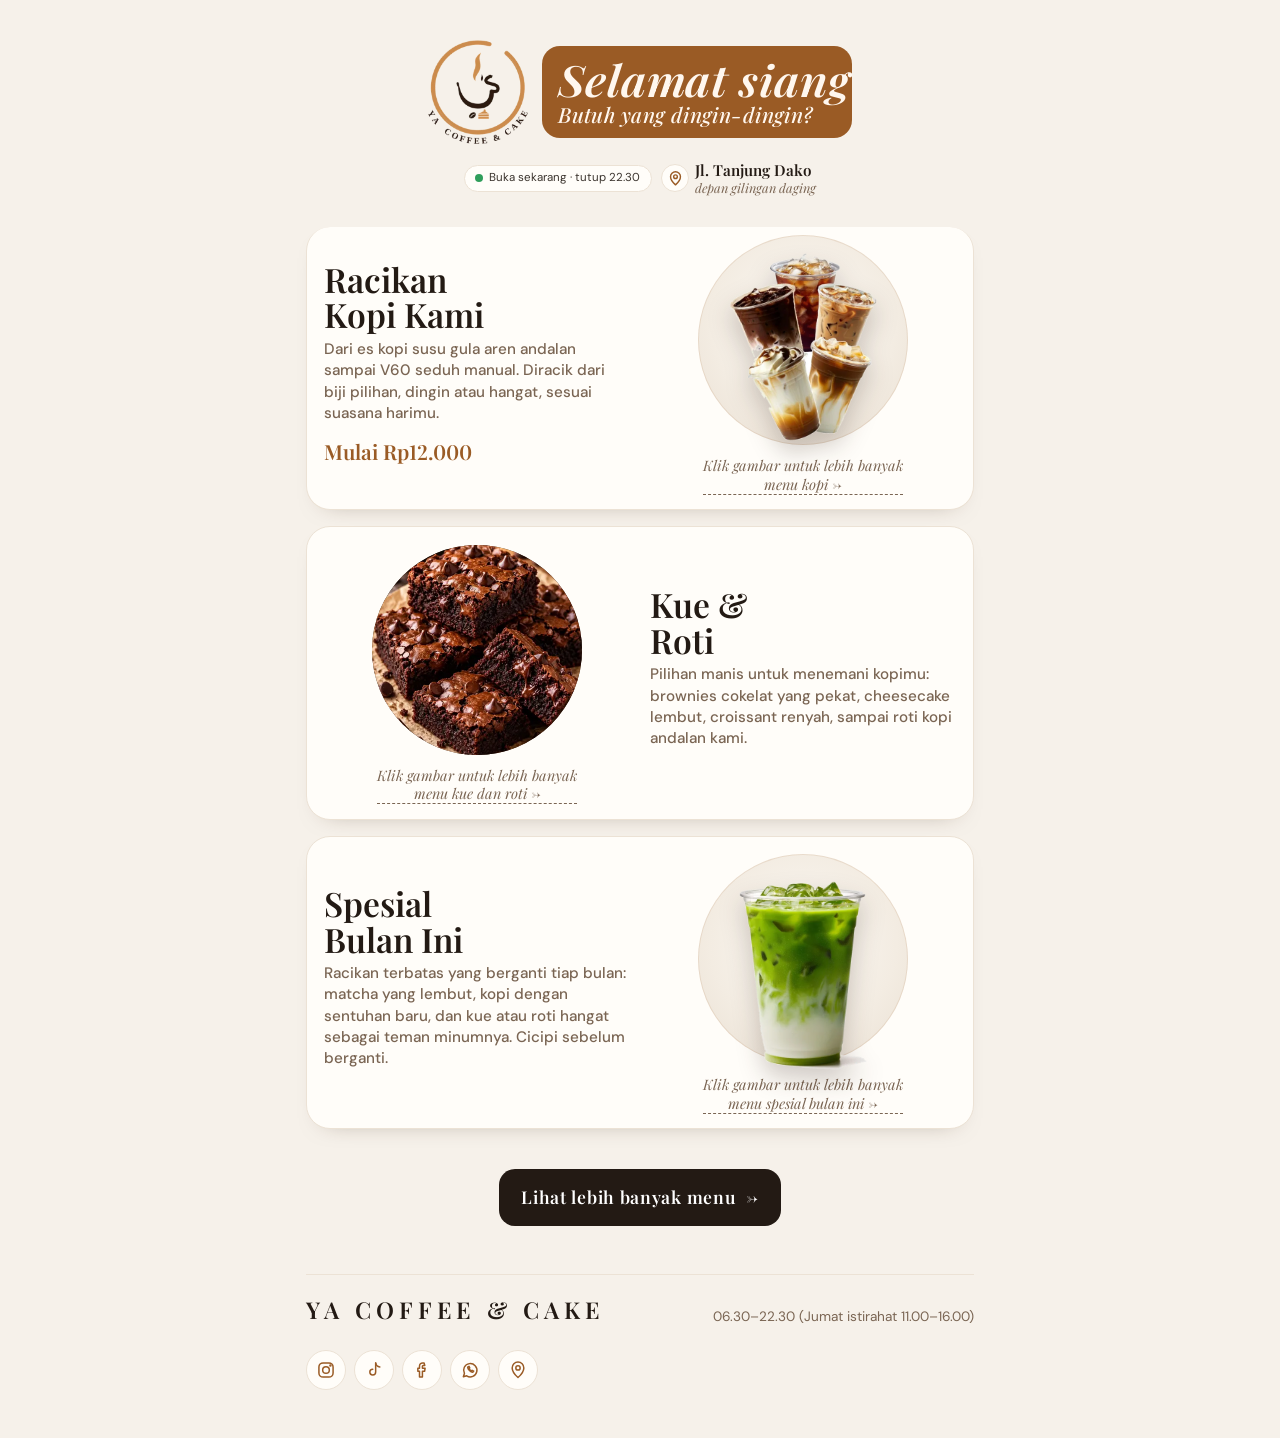
==== commit b8fdf927: "Add files via upload" ====
--- a/index.html
+++ b/index.html
@@ -502,7 +502,7 @@
   <footer>
     <p class="merek">YA Coffee &amp; Cake</p>
     <!-- GANTI alamat dan jam buka -->
-    <p class="info">06.30–22.30 (Jumat istirahat 11.00–16.00) · <a href="https://wa.me/6285186171117">WhatsApp</a> · <a class="ya-lokasi" href="https://maps.app.goo.gl/dekxzZD5N3fKKTtY6" target="_blank" rel="noopener"><svg viewBox="0 0 24 24" width="14" height="14" aria-hidden="true" fill="none" stroke="currentColor" stroke-width="2" stroke-linecap="round" stroke-linejoin="round"><path d="M12 21s-7-6.2-7-11.5a7 7 0 0 1 14 0C19 14.8 12 21 12 21z"/><circle cx="12" cy="9.5" r="2.6"/></svg>Jl. Tanjung Dako</a></p>
+    <p class="info">06.30–22.30 (Jumat istirahat 11.00–16.00)</p>
   </footer>
 
 </main>
